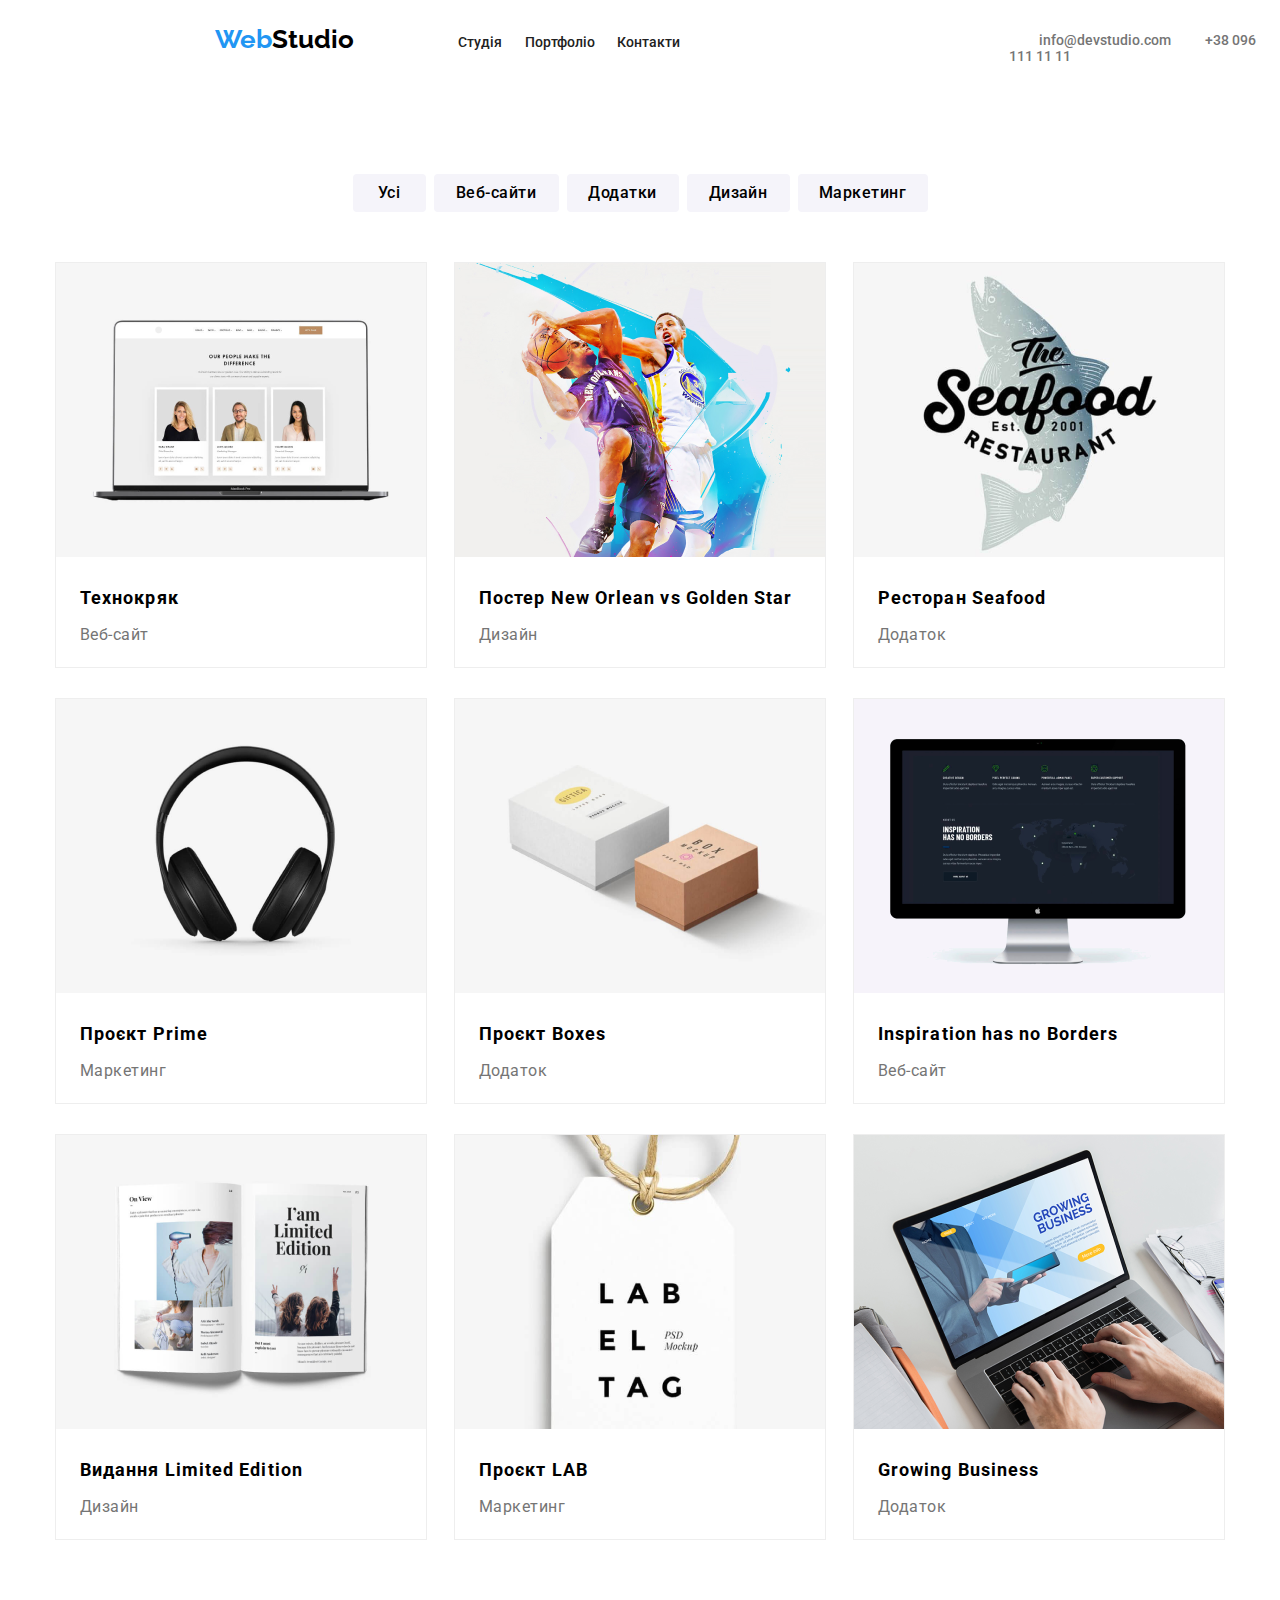
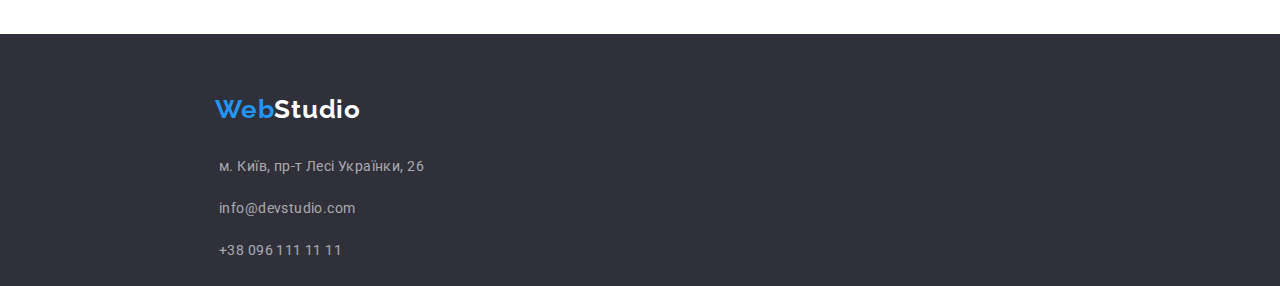
==== portfolio.html @ b2ec0c36 "Add files via upload" ====
<!DOCTYPE html>
<html lang="en">
<head>
    <meta charset="UTF-8">
    <meta name="viewport" content="width=device-width, initial-scale=1.0">
    <title>Document</title>
    <link rel="stylesheet" href="reset.css">
    <link rel="stylesheet" href="./css/portfolio.css">
    <link rel="preconnect" href="https://fonts.googleapis.com">
<link rel="preconnect" href="https://fonts.gstatic.com" crossorigin>
<link href="https://fonts.googleapis.com/css2?family=Raleway:ital,wght@0,100..900;1,100..900&family=Roboto:ital,wght@0,100;0,300;0,400;0,500;0,700;0,900;1,100;1,300;1,400;1,500;1,700;1,900&display=swap" rel="stylesheet">
</head>
<body>
    
    <header class="header">
        <div class="container">
            <a href="index.html" class="logo">
                <span class="logo-blue-text">Web</span><span class="logo-black-text">Studio</span>
            </a>
            <nav class="nav">
                <a class="nav-link" href="index.html">Студія</a>
                <a class="nav-link" href="portfolio.html">Портфоліо</a>
                <a class="nav-link" href="#">Контакти</a>
            </nav>
            <div class="contact-info">
                <a class="contact-info-email">info@devstudio.com</a>
                <a class="contact-info-phone">+38 096 111 11 11</a>
            </div>
        </div>
    </header>

        <section class="portfolio">
            <ul class="filters">
                <li class="filters-item">
                    <button class="item-button button-all">Усі</button>
                </li>
                <li class="filters-item">
                    <button class="item-button button-web">Веб-сайти</button>
                </li>
                <li class="filters-item">
                    <button class="item-button button-apps">Додатки</button>
                </li>
                <li class="filters-item">
                    <button class="item-button button-design">Дизайн</button>
                </li>
                <li class="filters-item">
                    <button class="item-button button-marketing">Маркетинг</button>
                </li>
            </ul>
            <ul class="portfolio-list">
                <li class="portfolio-project">
                    <img class="project-img" src="img/portfolio1.png">
                    <p class="project-name">Технокряк</p>
                    <p class="project-type">Веб-сайт</p>
                </li>
                <li class="portfolio-project">
                    <img class="project-img" src="img/portfolio2.png">
                    <p class="project-name">Постер New Orlean vs Golden Star</p>
                    <p class="project-type">Дизайн</p>
                </li>
                <li class="portfolio-project">
                    <img class="project-img" src="img/portfolio3.png">
                    <p class="project-name">Ресторан Seafood</p>
                    <p class="project-type">Додаток</p>
                </li>
                <li class="portfolio-project">
                    <img class="project-img" src="img/portfolio4.png">
                    <p class="project-name">Проєкт Prime</p>
                    <p class="project-type">Маркетинг</p>
                </li>
                <li class="portfolio-project">
                    <img class="project-img" src="img/portfolio5.png">
                    <p class="project-name">Проєкт Boxes</p>
                    <p class="project-type">Додаток</p>
                </li>
                <li class="portfolio-project">
                    <img class="project-img" src="img/portfolio6.png">
                    <p class="project-name">Inspiration has no Borders</p>
                    <p class="project-type">Веб-сайт</p>
                </li>
                <li class="portfolio-project">
                    <img class="project-img" src="img/portfolio7.png">
                    <p class="project-name">Видання Limited Edition</p>
                    <p class="project-type">Дизайн</p>
                </li>
                <li class="portfolio-project">
                    <img class="project-img" src="img/portfolio8.png">
                    <p class="project-name">Проєкт LAB</p>
                    <p class="project-type">Маркетинг</p>
                </li>
                <li class="portfolio-project">
                    <img class="project-img" src="img/portfolio9.png">
                    <p class="project-name">Growing Business</p>
                    <p class="project-type">Додаток</p>
                </li>
            </ul>
        </section>

        <footer class="footer">
            <h1 class="footer-logo">
                <span class="logo-blue-text">Web</span><span class="logo-white-text">Studio</span>
            </h1>
            <ul class="footer-contact">
                <li class="footer-contact-item">
                    <p class="footer-contact-text">м. Київ, пр-т Лесі Українки, 26</p>
                    <p class="footer-contact-text">info@devstudio.com</p>
                    <p class="footer-contact-text">+38 096 111 11 11</p>
                </li>
            </ul>
        </footer>
    <script src="./js/modal.js"></script>
</body>
</html>
---- css/portfolio.css ----
.container {
  width: 1600px;
  margin: 0 auto;
  padding: 0 0px;
  display: flex;
}

.header {
  display: flex;
  height: 80px;
}
.header .logo {
  text-decoration: none;
  margin-left: 215px;
  margin-top: 24px;
  font-family: "Raleway", sans-serif;
  font-size: 26px;
  font-weight: 700;
  line-height: 30.52px;
  color: black;
}
.header .logo .logo-blue-text {
  color: #2196F3;
}
.header .logo .logo-black-text {
  color: black;
}
.header .nav {
  display: flex;
  width: 281px;
  margin-top: 34px;
  margin-left: 93px;
  justify-content: space-around;
}
.header .nav .nav-link {
  font-family: "Roboto", sans-serif;
  font-size: 14px;
  font-weight: 500;
  line-height: 16.41px;
  text-decoration: none;
  color: #212121;
}
.header .nav .nav-link:hover {
  color: #2196F3;
}
.header .contact-info {
  padding-top: 32px;
  padding-left: 318px;
}
.header .contact-info .contact-info-email,
.header .contact-info .contact-info-phone {
  font-family: "Roboto", sans-serif;
  font-size: 14px;
  font-weight: 500;
  line-height: 16.41px;
  color: #757575;
  margin-left: 30px;
}
.header .contact-info .contact-info-email:hover,
.header .contact-info .contact-info-phone:hover {
  color: #2196F3;
}

.portfolio {
  width: 1170px;
  height: 1460px;
  margin-left: auto;
  margin-right: auto;
  margin-top: 94px;
}
.portfolio .filters {
  display: flex;
  flex-wrap: wrap;
  width: 575px;
  justify-content: space-between;
  list-style: none;
  margin-left: auto;
  margin-right: auto;
}
.portfolio .filters-item .item-button {
  height: 38px;
  border-radius: 4px;
  border: none;
  background: #F5F4FA;
  font-family: Roboto;
  font-size: 16px;
  font-weight: 500;
  line-height: 26px;
  letter-spacing: 0.03em;
  text-align: center;
  cursor: pointer;
}
.portfolio .filters-item .item-button:hover {
  background: #2196F3;
  color: white;
  box-shadow: 0px 2px 2px 0px rgba(0, 0, 0, 0.1215686275);
  box-shadow: 0px 1px 2px 0px rgba(0, 0, 0, 0.0784313725);
  box-shadow: 0px 3px 1px 0px rgba(0, 0, 0, 0.1019607843);
}
.portfolio .filters-item .button-all {
  width: 73px;
}
.portfolio .filters-item .button-web {
  width: 125px;
}
.portfolio .filters-item .button-apps {
  width: 112px;
}
.portfolio .filters-item .button-design {
  width: 103px;
}
.portfolio .filters-item .button-marketing {
  width: 130px;
}
.portfolio-list {
  margin-top: 50px;
  display: flex;
  flex-wrap: wrap;
  list-style: none;
  justify-content: space-between;
}
.portfolio-list .portfolio-project {
  height: 404px;
  border: 1px solid #EEEEEE;
  margin-bottom: 30px;
}
.portfolio-list .portfolio-project .project-name {
  margin-left: 24px;
  margin-top: 20px;
  font-family: Roboto;
  font-size: 18px;
  font-weight: 700;
  line-height: 36px;
  letter-spacing: 0.06em;
  text-align: left;
}
.portfolio-list .portfolio-project .project-type {
  margin-left: 24px;
  margin-top: 4px;
  font-family: Roboto;
  font-size: 16px;
  font-weight: 400;
  line-height: 30px;
  letter-spacing: 0.03em;
  text-align: left;
  color: #757575;
}

.footer {
  background-color: #2F303A;
  height: 252px;
}
.footer .footer-logo {
  padding-top: 60px;
  padding-left: 215px;
  font-family: "Raleway", sans-serif;
  font-size: 26px;
  font-weight: 700;
  line-height: 30.52px;
  letter-spacing: 0.03em;
  text-align: left;
}
.footer .footer-logo .logo-blue-text {
  color: #2196F3;
}
.footer .footer-logo .logo-white-text {
  color: white;
}
.footer .footer-contact {
  list-style: none;
  width: 231px;
  margin-left: 210px;
  margin-top: 20px;
}
.footer .footer-contact .footer-contact-item .footer-contact-text {
  padding: 9px;
  font-family: "Roboto", sans-serif;
  font-size: 14px;
  font-weight: 400;
  line-height: 24px;
  letter-spacing: 0.03em;
  color: rgba(255, 255, 255, 0.6);
}
.footer .footer-contact .footer-contact-item .footer-contact-text.address {
  color: white;
}/*# sourceMappingURL=portfolio.css.map */
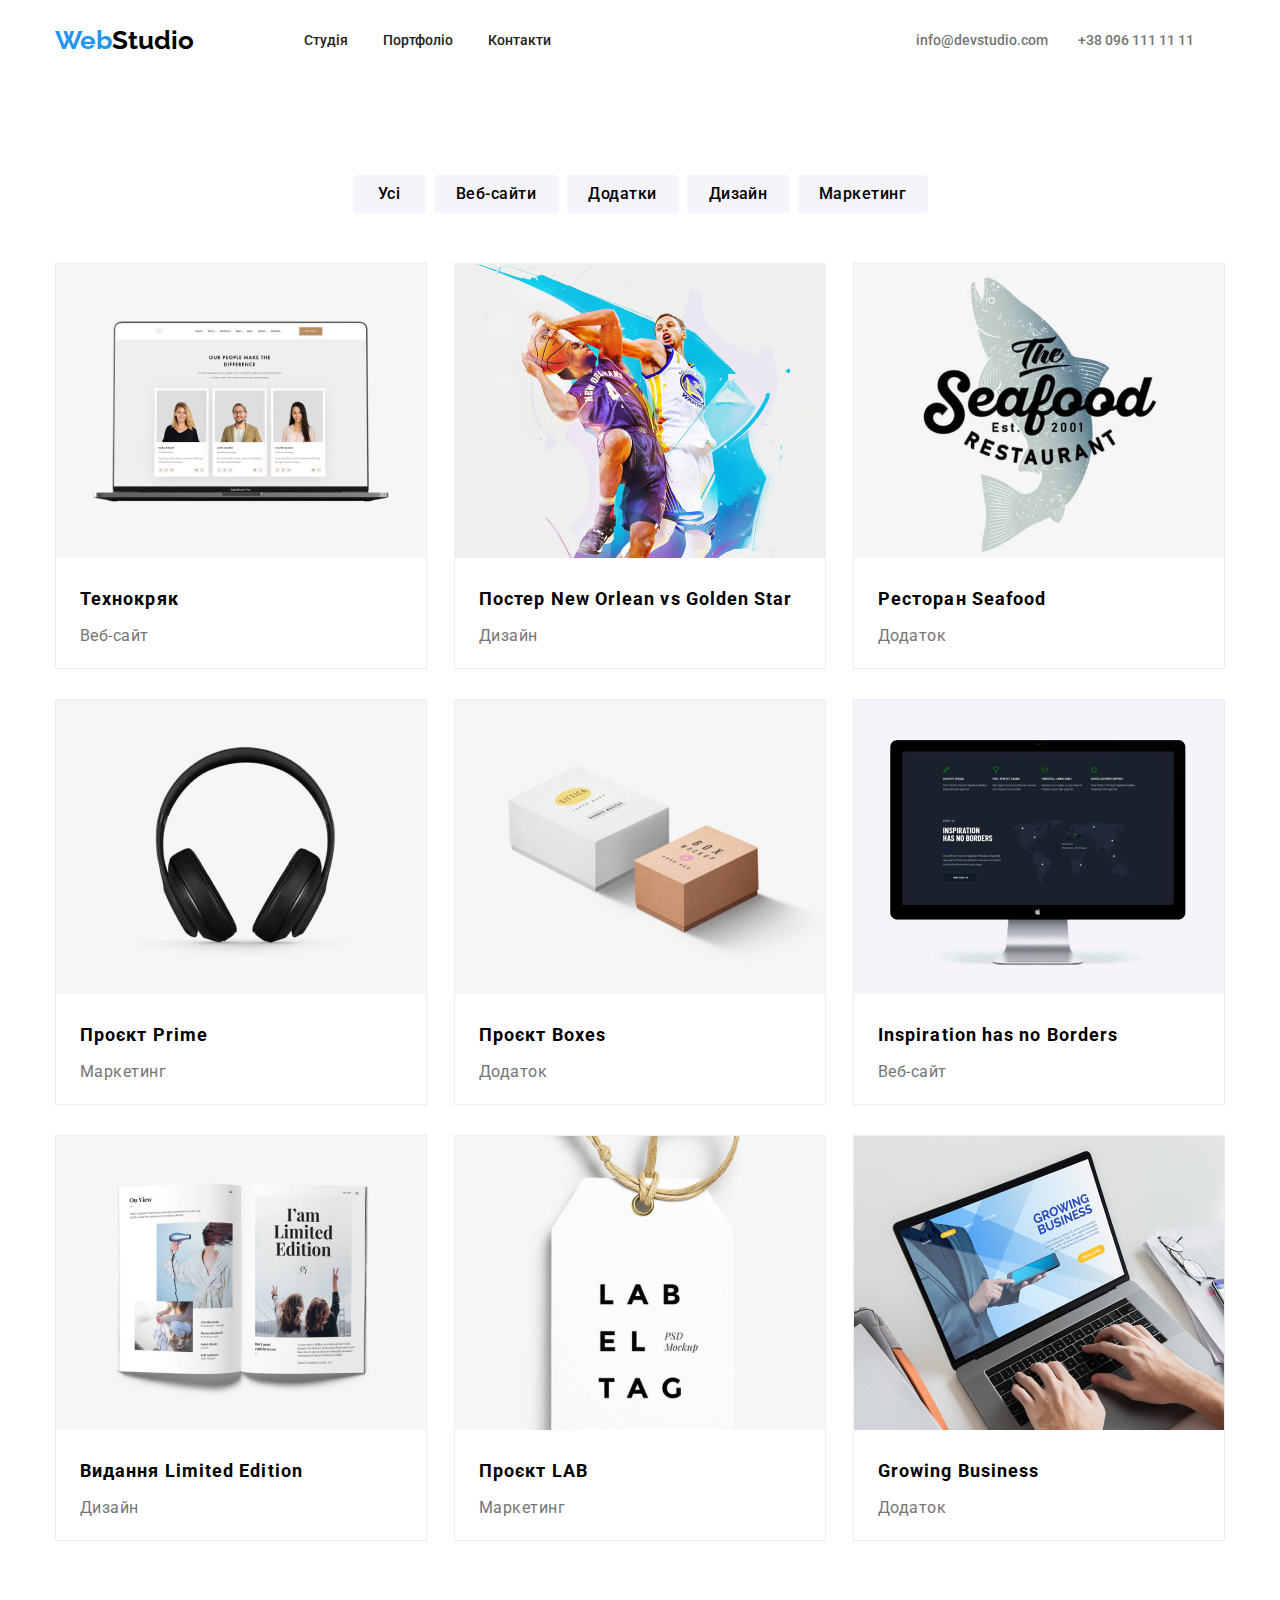
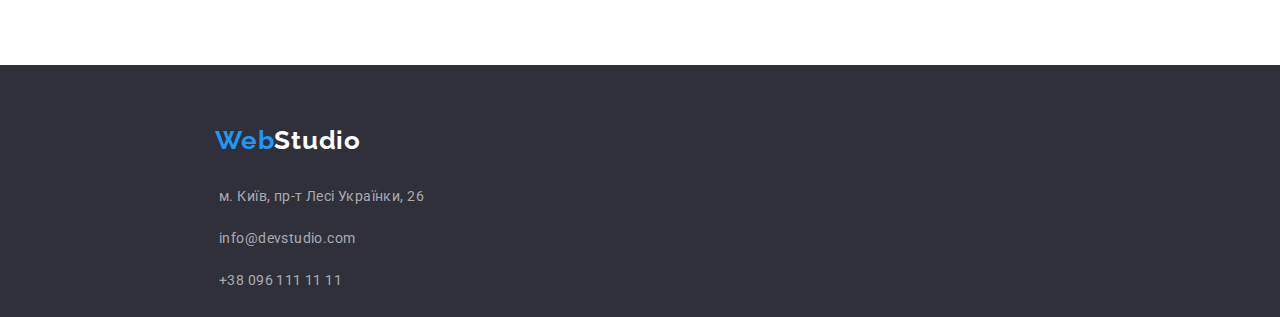
==== commit da99a02f: "fix" ====
--- a/portfolio.html
+++ b/portfolio.html
@@ -30,6 +30,7 @@
     </header>
 
         <section class="portfolio">
+            <div class="container">
             <ul class="filters">
                 <li class="filters-item">
                     <button class="item-button button-all">Усі</button>
@@ -94,6 +95,7 @@
                     <p class="project-type">Додаток</p>
                 </li>
             </ul>
+            </div>
         </section>
 
         <footer class="footer">
--- a/css/portfolio.css
+++ b/css/portfolio.css
@@ -1,18 +1,20 @@
+.header .container {
+  display: flex;
+}
+
 .container {
-  width: 1600px;
+  width: 1170px;
   margin: 0 auto;
-  padding: 0 0px;
-  display: flex;
+  padding: 0;
 }
 
 .header {
   display: flex;
-  height: 80px;
+  align-items: center;
+  padding: 25px 0;
 }
 .header .logo {
   text-decoration: none;
-  margin-left: 215px;
-  margin-top: 24px;
   font-family: "Raleway", sans-serif;
   font-size: 26px;
   font-weight: 700;
@@ -26,9 +28,9 @@
   color: black;
 }
 .header .nav {
+  align-items: center;
   display: flex;
   width: 281px;
-  margin-top: 34px;
   margin-left: 93px;
   justify-content: space-around;
 }
@@ -44,8 +46,9 @@
   color: #2196F3;
 }
 .header .contact-info {
-  padding-top: 32px;
-  padding-left: 318px;
+  margin-left: 318px;
+  display: flex;
+  align-items: center;
 }
 .header .contact-info .contact-info-email,
 .header .contact-info .contact-info-phone {
@@ -62,11 +65,8 @@
 }
 
 .portfolio {
-  width: 1170px;
-  height: 1460px;
-  margin-left: auto;
-  margin-right: auto;
-  margin-top: 94px;
+  padding-top: 94px;
+  padding-bottom: 94px;
 }
 .portfolio .filters {
   display: flex;
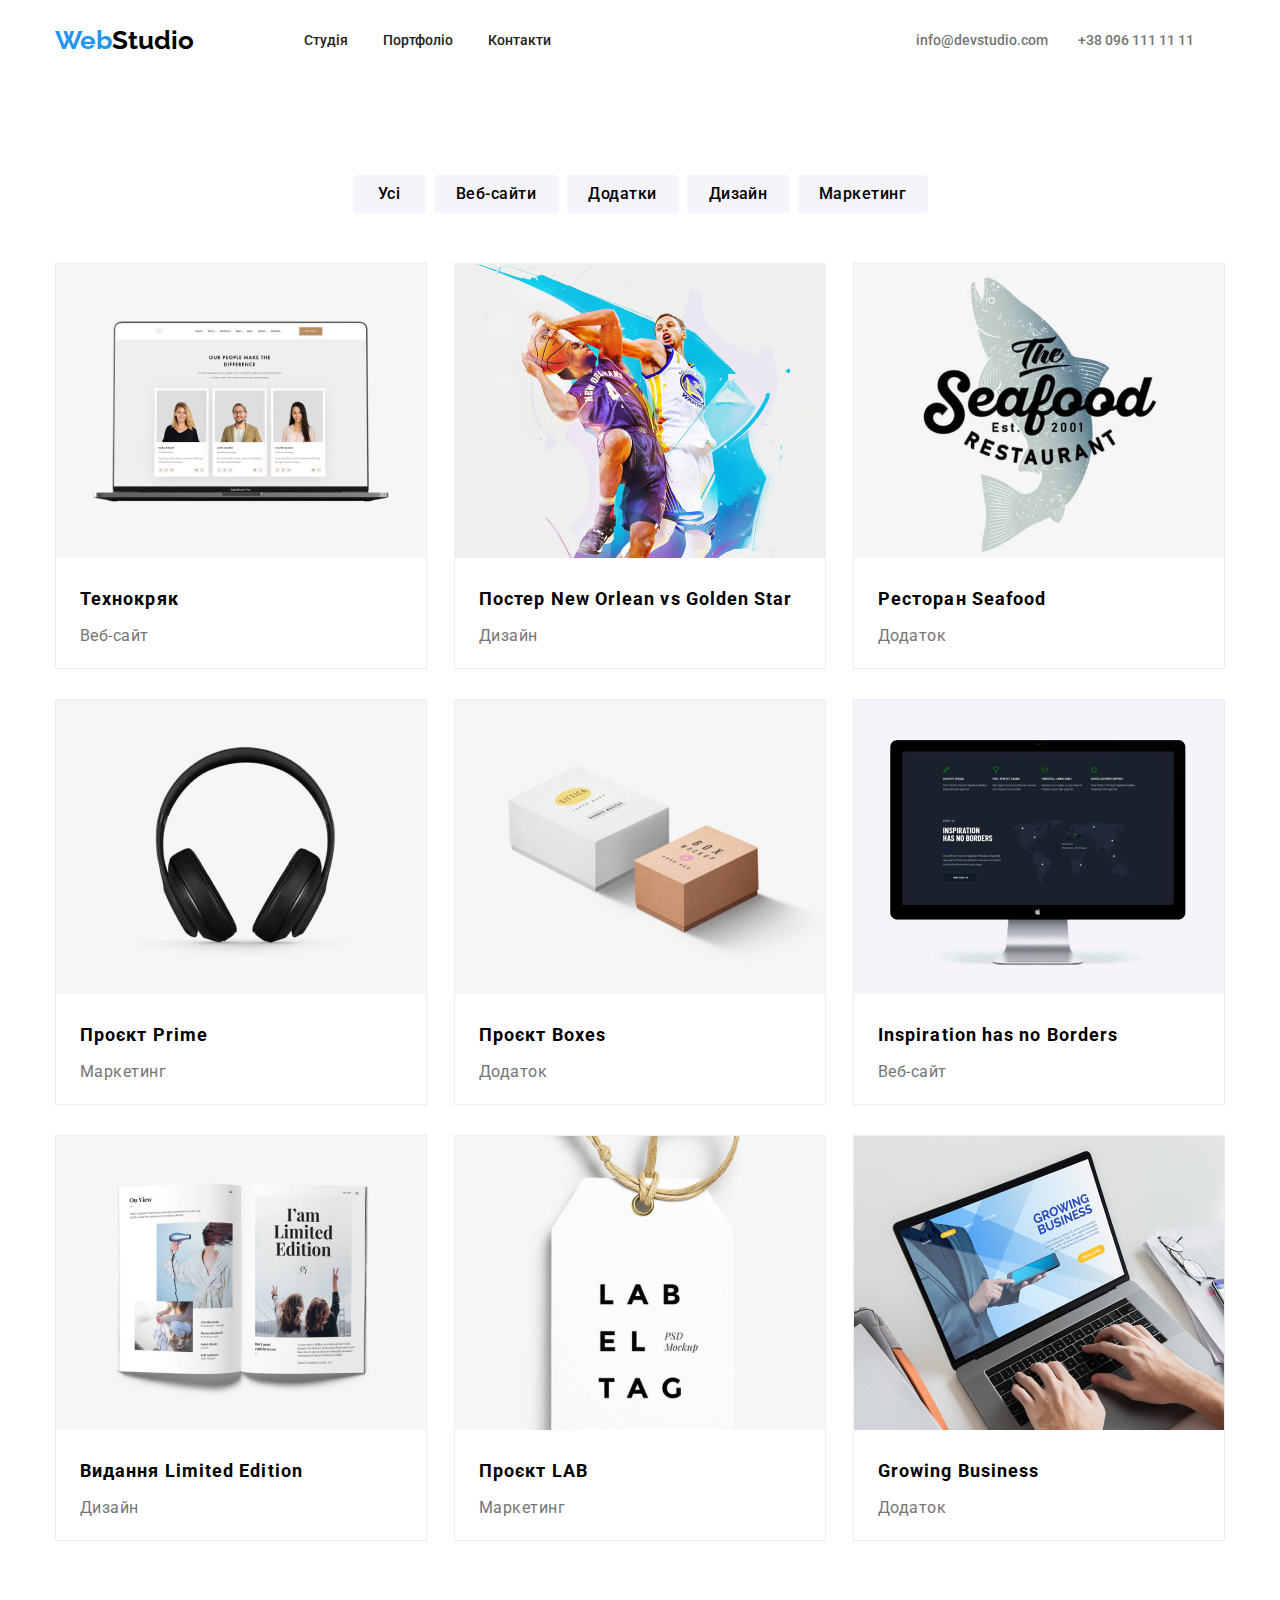
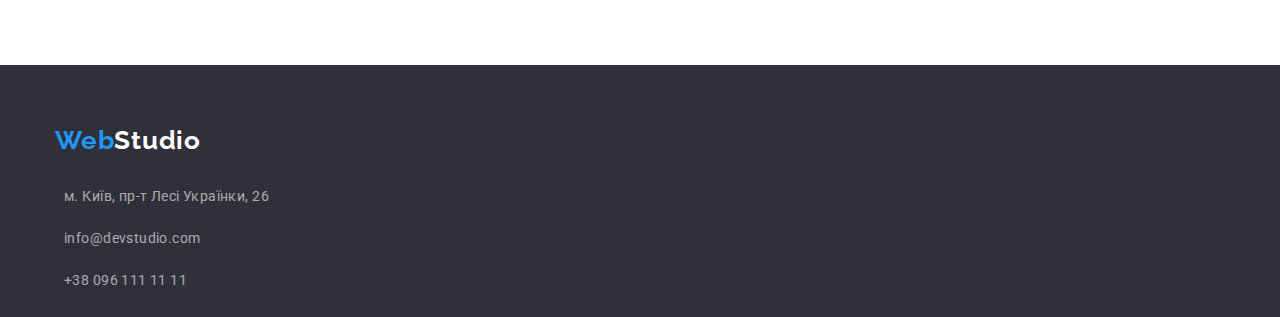
==== commit 1e4e0b55: "Add new sections, sort img/svg" ====
--- a/portfolio.html
+++ b/portfolio.html
@@ -50,47 +50,47 @@
             </ul>
             <ul class="portfolio-list">
                 <li class="portfolio-project">
-                    <img class="project-img" src="img/portfolio1.png">
+                    <img class="project-img" src="img/portfolio/portfolio1.png">
                     <p class="project-name">Технокряк</p>
                     <p class="project-type">Веб-сайт</p>
                 </li>
                 <li class="portfolio-project">
-                    <img class="project-img" src="img/portfolio2.png">
+                    <img class="project-img" src="img/portfolio/portfolio2.png">
                     <p class="project-name">Постер New Orlean vs Golden Star</p>
                     <p class="project-type">Дизайн</p>
                 </li>
                 <li class="portfolio-project">
-                    <img class="project-img" src="img/portfolio3.png">
+                    <img class="project-img" src="img/portfolio/portfolio3.png">
                     <p class="project-name">Ресторан Seafood</p>
                     <p class="project-type">Додаток</p>
                 </li>
                 <li class="portfolio-project">
-                    <img class="project-img" src="img/portfolio4.png">
+                    <img class="project-img" src="img/portfolio/portfolio4.png">
                     <p class="project-name">Проєкт Prime</p>
                     <p class="project-type">Маркетинг</p>
                 </li>
                 <li class="portfolio-project">
-                    <img class="project-img" src="img/portfolio5.png">
+                    <img class="project-img" src="img/portfolio/portfolio5.png">
                     <p class="project-name">Проєкт Boxes</p>
                     <p class="project-type">Додаток</p>
                 </li>
                 <li class="portfolio-project">
-                    <img class="project-img" src="img/portfolio6.png">
+                    <img class="project-img" src="img/portfolio/portfolio6.png">
                     <p class="project-name">Inspiration has no Borders</p>
                     <p class="project-type">Веб-сайт</p>
                 </li>
                 <li class="portfolio-project">
-                    <img class="project-img" src="img/portfolio7.png">
+                    <img class="project-img" src="img/portfolio/portfolio7.png">
                     <p class="project-name">Видання Limited Edition</p>
                     <p class="project-type">Дизайн</p>
                 </li>
                 <li class="portfolio-project">
-                    <img class="project-img" src="img/portfolio8.png">
+                    <img class="project-img" src="img/portfolio/portfolio8.png">
                     <p class="project-name">Проєкт LAB</p>
                     <p class="project-type">Маркетинг</p>
                 </li>
                 <li class="portfolio-project">
-                    <img class="project-img" src="img/portfolio9.png">
+                    <img class="project-img" src="img/portfolio/portfolio9.png">
                     <p class="project-name">Growing Business</p>
                     <p class="project-type">Додаток</p>
                 </li>
@@ -99,6 +99,7 @@
         </section>
 
         <footer class="footer">
+            <div class="container">
             <h1 class="footer-logo">
                 <span class="logo-blue-text">Web</span><span class="logo-white-text">Studio</span>
             </h1>
@@ -109,6 +110,7 @@
                     <p class="footer-contact-text">+38 096 111 11 11</p>
                 </li>
             </ul>
+            </div>
         </footer>
     <script src="./js/modal.js"></script>
 </body>
--- a/css/portfolio.css
+++ b/css/portfolio.css
@@ -152,7 +152,6 @@
 }
 .footer .footer-logo {
   padding-top: 60px;
-  padding-left: 215px;
   font-family: "Raleway", sans-serif;
   font-size: 26px;
   font-weight: 700;
@@ -169,7 +168,6 @@
 .footer .footer-contact {
   list-style: none;
   width: 231px;
-  margin-left: 210px;
   margin-top: 20px;
 }
 .footer .footer-contact .footer-contact-item .footer-contact-text {
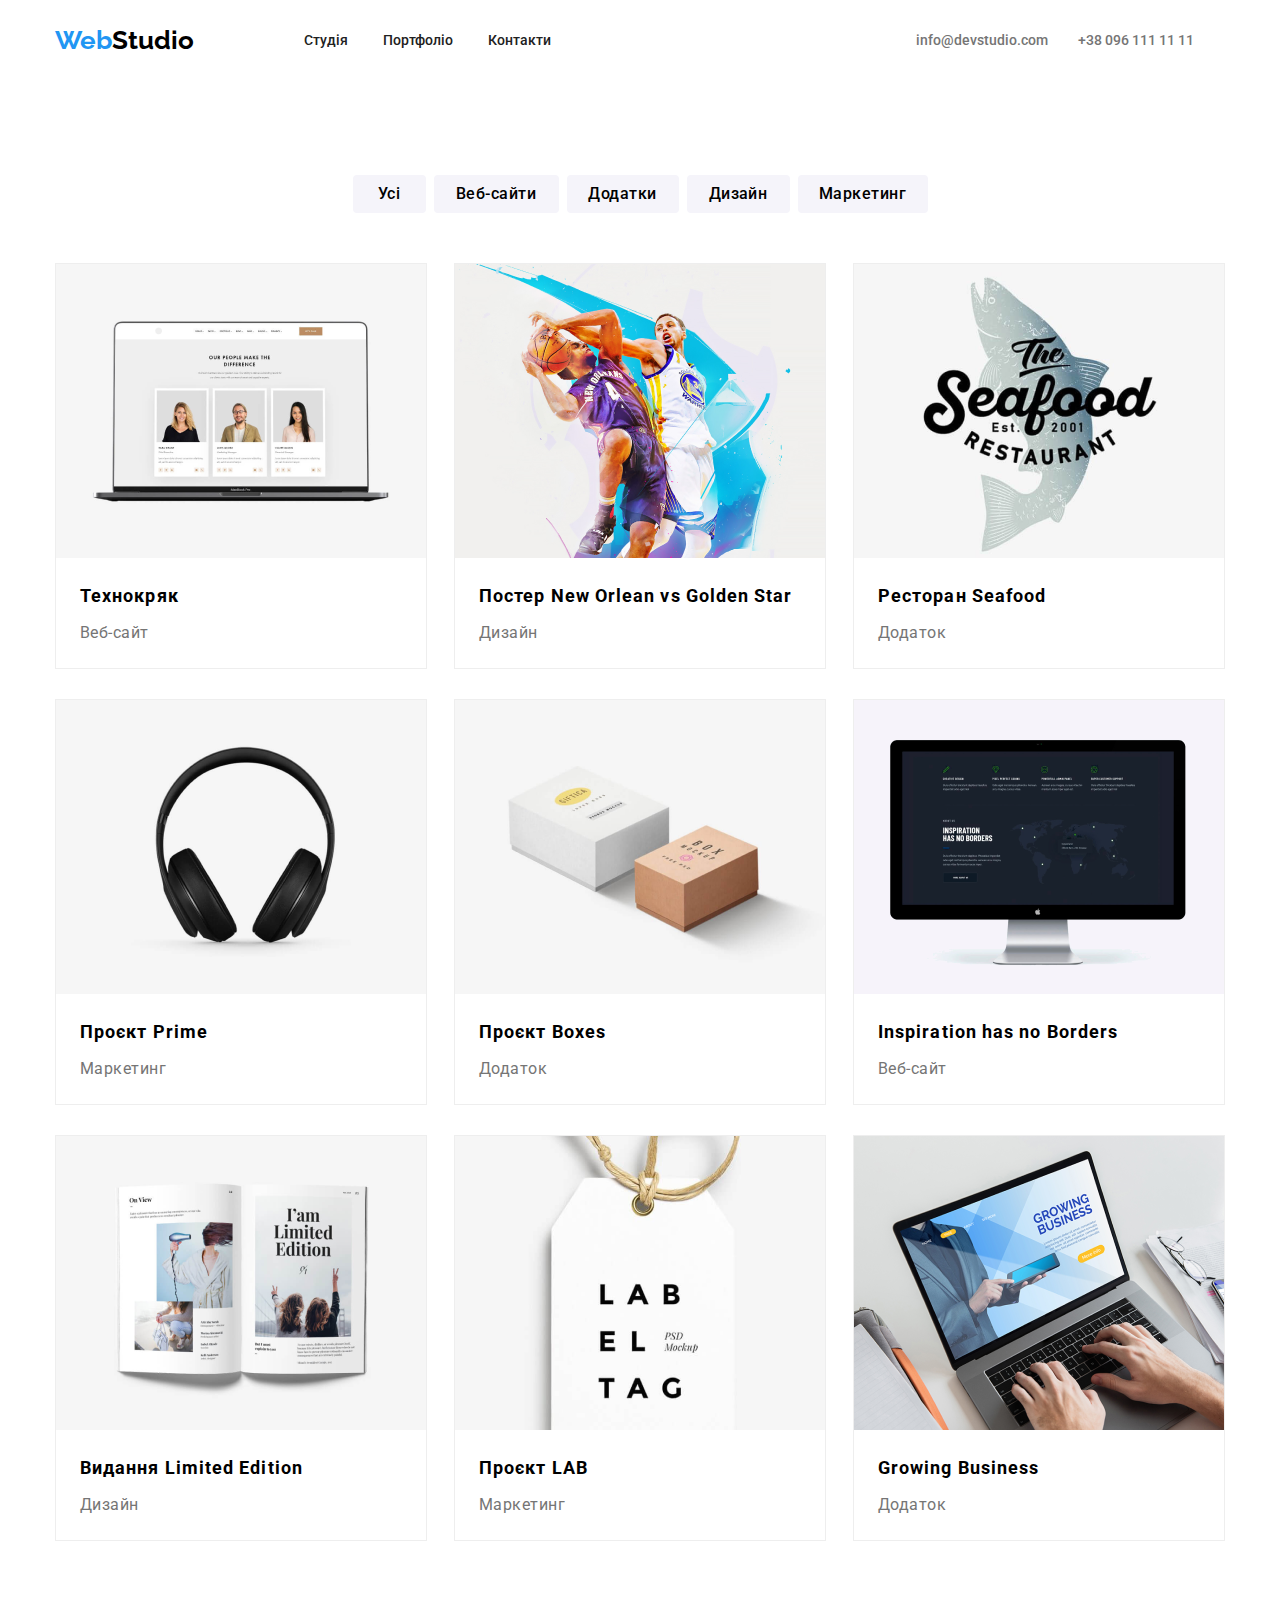
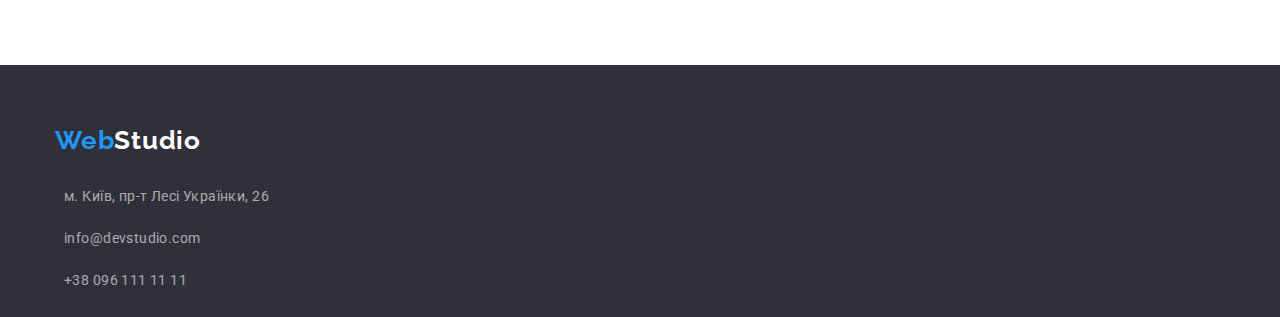
==== commit c30ef598: "Added animations" ====
--- a/portfolio.html
+++ b/portfolio.html
@@ -50,9 +50,14 @@
             </ul>
             <ul class="portfolio-list">
                 <li class="portfolio-project">
-                    <img class="project-img" src="img/portfolio/portfolio1.png">
+                    <div class="project-wrapper">
+                        <img class="project-img" src="img/portfolio/portfolio1.png">
+                        <div class="project-overlay">
+                            <p class="overlay-text">Ресурс пропонує комплексні пропозиції з різним рівнем функціоналу та сервісів. Все це дозволить відвідувачу отримати вичерпні відомості про компанію чи приватну особу.</p>
+                        </div>
+                    </div>
                     <p class="project-name">Технокряк</p>
-                    <p class="project-type">Веб-сайт</p>
+                    <p class="project-type">Веб-сайт</p> 
                 </li>
                 <li class="portfolio-project">
                     <img class="project-img" src="img/portfolio/portfolio2.png">
--- a/css/portfolio.css
+++ b/css/portfolio.css
@@ -41,9 +41,27 @@
   line-height: 16.41px;
   text-decoration: none;
   color: #212121;
-}
-.header .nav .nav-link:hover {
-  color: #2196F3;
+  position: relative;
+}
+.header .nav a::before {
+  content: "";
+  width: 100%;
+  height: 4px;
+  position: absolute;
+  left: 0;
+  bottom: -28px;
+  background: #fff;
+  transition: 0.1s transform ease;
+  transform: scale3d(0, 1, 1);
+  transform-origin: 0 50%;
+  border-radius: 4px;
+}
+.header .nav a:hover::before {
+  transform: scale3d(1, 1, 1);
+}
+.header .nav a::before {
+  transform-origin: 50% 50%;
+  background: #2196F3;
 }
 .header .contact-info {
   margin-left: 318px;
@@ -145,6 +163,43 @@
   text-align: left;
   color: #757575;
 }
+.portfolio-list .portfolio-project .overlay-text {
+  font-family: Roboto;
+  font-size: 18px;
+  font-weight: 400;
+  line-height: 28px;
+  letter-spacing: 0.03em;
+  text-align: left;
+  color: #FFFFFF;
+  padding-top: 63px;
+  padding-left: 24px;
+}
+
+.project-wrapper {
+  position: relative;
+  display: block;
+  overflow: hidden;
+}
+
+.project-overlay {
+  position: absolute;
+  width: 100%;
+  height: 100%;
+  top: 0;
+  background-color: rgba(33, 150, 243, 0.9);
+  transform: translateY(101%);
+  justify-content: center;
+  align-items: center;
+  transition: transform 250ms ease;
+}
+
+.portfolio-project:hover .project-overlay {
+  transform: translateY(0);
+}
+
+.project-img {
+  display: block;
+}
 
 .footer {
   background-color: #2F303A;
@@ -181,4 +236,4 @@
 }
 .footer .footer-contact .footer-contact-item .footer-contact-text.address {
   color: white;
-}/*# sourceMappingURL=portfolio.css.map */+}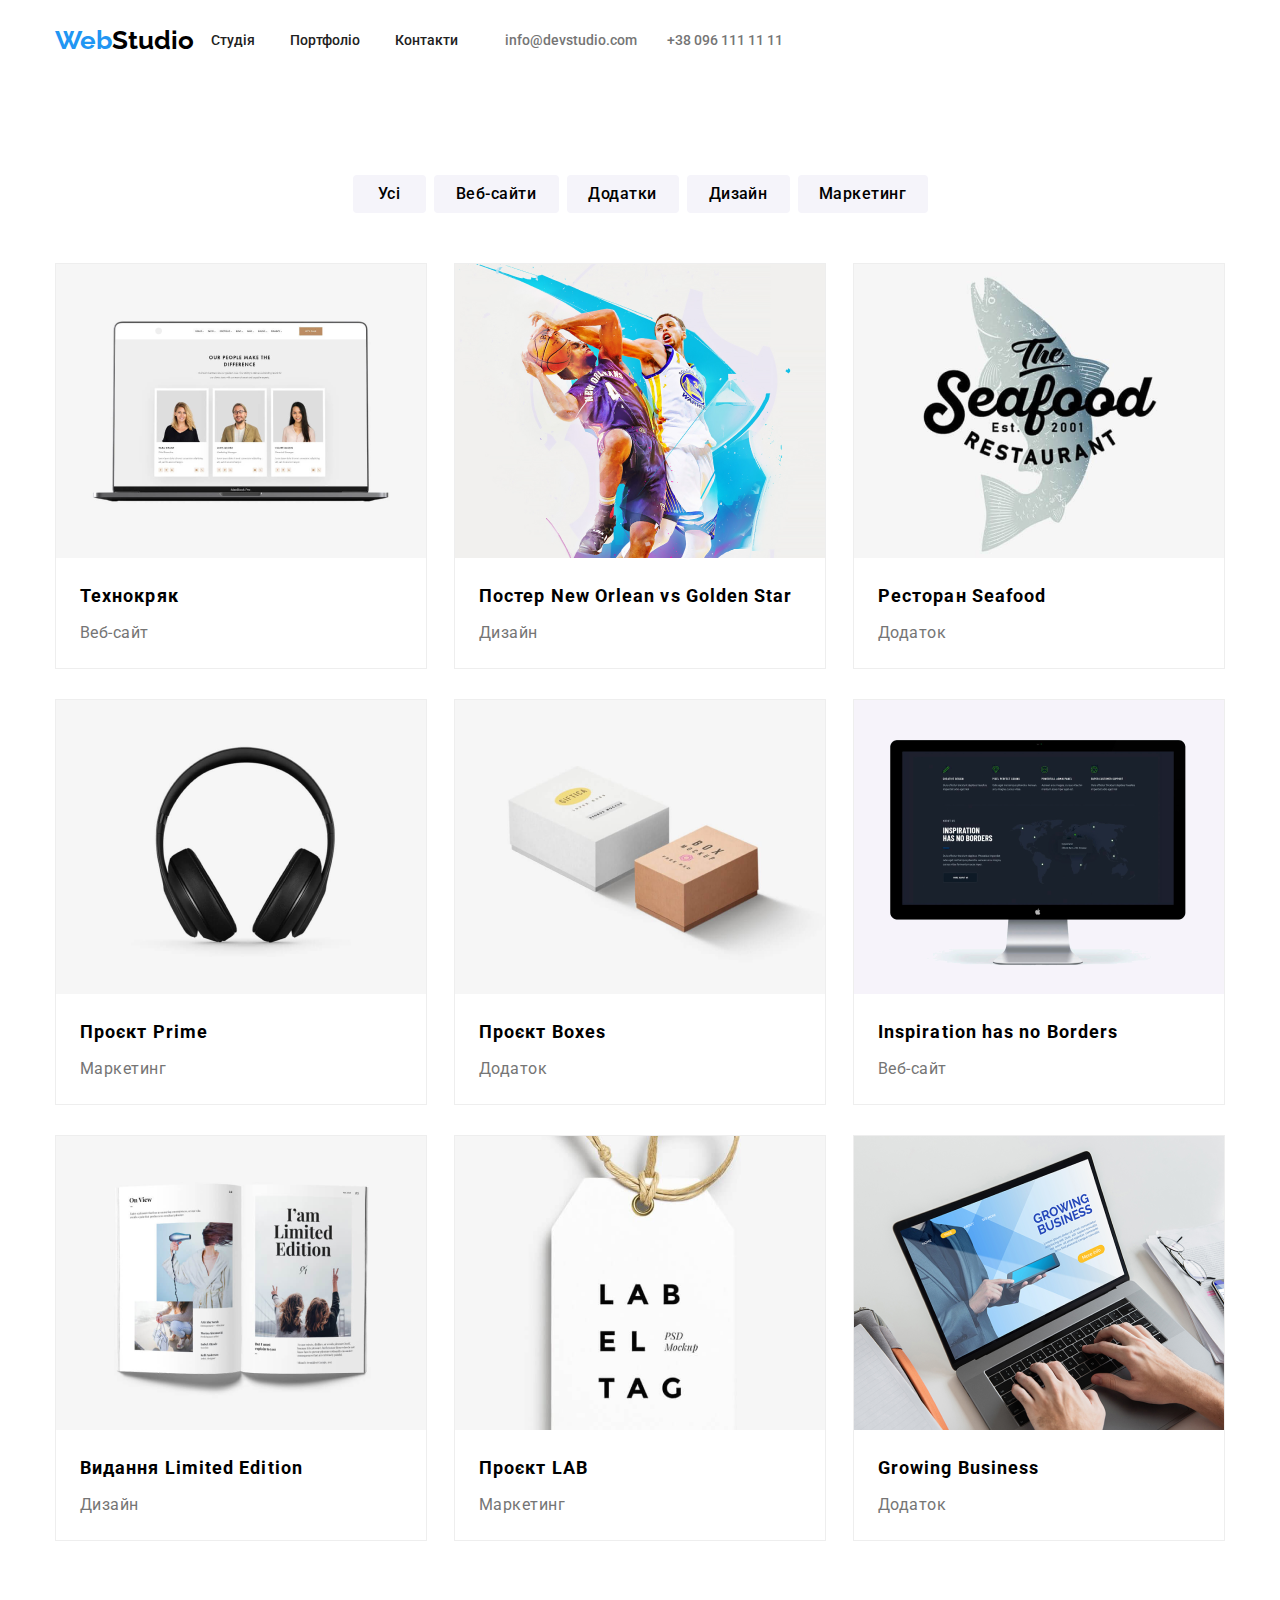
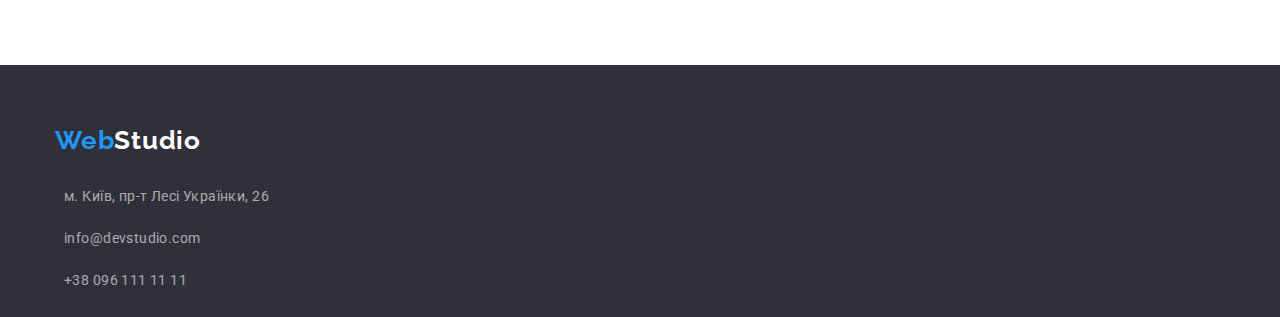
==== commit ed80ef76: "adaptive" ====
--- a/portfolio.html
+++ b/portfolio.html
@@ -1,17 +1,21 @@
 <!DOCTYPE html>
 <html lang="en">
+
 <head>
     <meta charset="UTF-8">
     <meta name="viewport" content="width=device-width, initial-scale=1.0">
     <title>Document</title>
     <link rel="stylesheet" href="reset.css">
-    <link rel="stylesheet" href="./css/portfolio.css">
+    <link rel="stylesheet" href="./css/main.css">
     <link rel="preconnect" href="https://fonts.googleapis.com">
-<link rel="preconnect" href="https://fonts.gstatic.com" crossorigin>
-<link href="https://fonts.googleapis.com/css2?family=Raleway:ital,wght@0,100..900;1,100..900&family=Roboto:ital,wght@0,100;0,300;0,400;0,500;0,700;0,900;1,100;1,300;1,400;1,500;1,700;1,900&display=swap" rel="stylesheet">
+    <link rel="preconnect" href="https://fonts.gstatic.com" crossorigin>
+    <link
+        href="https://fonts.googleapis.com/css2?family=Raleway:ital,wght@0,100..900;1,100..900&family=Roboto:ital,wght@0,100;0,300;0,400;0,500;0,700;0,900;1,100;1,300;1,400;1,500;1,700;1,900&display=swap"
+        rel="stylesheet">
 </head>
+
 <body>
-    
+
     <header class="header">
         <div class="container">
             <a href="index.html" class="logo">
@@ -29,8 +33,8 @@
         </div>
     </header>
 
-        <section class="portfolio">
-            <div class="container">
+    <section class="portfolio">
+        <div class="container">
             <ul class="filters">
                 <li class="filters-item">
                     <button class="item-button button-all">Усі</button>
@@ -53,11 +57,13 @@
                     <div class="project-wrapper">
                         <img class="project-img" src="img/portfolio/portfolio1.png">
                         <div class="project-overlay">
-                            <p class="overlay-text">Ресурс пропонує комплексні пропозиції з різним рівнем функціоналу та сервісів. Все це дозволить відвідувачу отримати вичерпні відомості про компанію чи приватну особу.</p>
+                            <p class="overlay-text">Ресурс пропонує комплексні пропозиції з різним рівнем функціоналу та
+                                сервісів. Все це дозволить відвідувачу отримати вичерпні відомості про компанію чи
+                                приватну особу.</p>
                         </div>
                     </div>
                     <p class="project-name">Технокряк</p>
-                    <p class="project-type">Веб-сайт</p> 
+                    <p class="project-type">Веб-сайт</p>
                 </li>
                 <li class="portfolio-project">
                     <img class="project-img" src="img/portfolio/portfolio2.png">
@@ -100,11 +106,11 @@
                     <p class="project-type">Додаток</p>
                 </li>
             </ul>
-            </div>
-        </section>
+        </div>
+    </section>
 
-        <footer class="footer">
-            <div class="container">
+    <footer class="footer">
+        <div class="container">
             <h1 class="footer-logo">
                 <span class="logo-blue-text">Web</span><span class="logo-white-text">Studio</span>
             </h1>
@@ -115,8 +121,9 @@
                     <p class="footer-contact-text">+38 096 111 11 11</p>
                 </li>
             </ul>
-            </div>
-        </footer>
+        </div>
+    </footer>
     <script src="./js/modal.js"></script>
 </body>
+
 </html>--- a/css/main.css
+++ b/css/main.css
@@ -0,0 +1,735 @@
+.header .container {
+  display: flex;
+}
+
+.container {
+  width: 1170px;
+  margin: 0 auto;
+  padding: 0;
+}
+
+.header {
+  display: flex;
+  align-items: center;
+  padding: 25px 0;
+  justify-content: space-between;
+}
+.header .logo {
+  text-decoration: none;
+  font-family: "Raleway", sans-serif;
+  font-size: 26px;
+  font-weight: 700;
+  line-height: 30.52px;
+  color: black;
+}
+.header .logo .logo-blue-text {
+  color: #2196F3;
+}
+.header .logo .logo-black-text {
+  color: black;
+}
+.header .nav {
+  align-items: center;
+  display: flex;
+  width: 281px;
+  justify-content: space-around;
+}
+.header .nav .nav-link {
+  font-family: "Roboto", sans-serif;
+  font-size: 14px;
+  font-weight: 500;
+  line-height: 16.41px;
+  text-decoration: none;
+  color: #212121;
+  position: relative;
+  transition: all 0.25s cubic-bezier(0.4, 0, 0.2, 1);
+}
+.header .nav .nav-link:hover {
+  color: #2196F3;
+  transition: all 0.25s cubic-bezier(0.4, 0, 0.2, 1);
+}
+.header .nav a::before {
+  content: "";
+  width: 100%;
+  height: 4px;
+  position: absolute;
+  left: 0;
+  bottom: -28px;
+  background: #fff;
+  transition: 0.25s transform ease;
+  transform: scale3d(0, 1, 1);
+  transform-origin: 0 50%;
+  border-radius: 4px;
+}
+.header .nav a:hover::before {
+  transform: scale3d(1, 1, 1);
+}
+.header .nav a::before {
+  transform-origin: 50% 50%;
+  background: #2196F3;
+}
+.header .contact-info {
+  display: flex;
+  align-items: center;
+}
+.header .contact-info .contact-info-email,
+.header .contact-info .contact-info-phone {
+  cursor: pointer;
+  font-family: "Roboto", sans-serif;
+  font-size: 14px;
+  font-weight: 500;
+  line-height: 16.41px;
+  color: #757575;
+  margin-left: 30px;
+  transition: all 0.25s cubic-bezier(0.4, 0, 0.2, 1);
+}
+.header .contact-info .contact-info-email:hover,
+.header .contact-info .contact-info-phone:hover {
+  transition: all 0.25s cubic-bezier(0.4, 0, 0.2, 1);
+  color: #2196F3;
+}
+
+.footer {
+  background-color: #2F303A;
+  height: 252px;
+}
+.footer .footer-logo {
+  padding-top: 60px;
+  font-family: "Raleway", sans-serif;
+  font-size: 26px;
+  font-weight: 700;
+  line-height: 30.52px;
+  letter-spacing: 0.03em;
+  text-align: left;
+}
+.footer .footer-logo .logo-blue-text {
+  color: #2196F3;
+}
+.footer .footer-logo .logo-white-text {
+  color: white;
+}
+.footer .footer-contact {
+  list-style: none;
+  width: 231px;
+  margin-top: 20px;
+}
+.footer .footer-contact .footer-contact-item .footer-contact-text {
+  padding: 9px;
+  font-family: "Roboto", sans-serif;
+  font-size: 14px;
+  font-weight: 400;
+  line-height: 24px;
+  letter-spacing: 0.03em;
+  color: rgba(255, 255, 255, 0.6);
+}
+.footer .footer-contact .footer-contact-item .footer-contact-text.address {
+  color: white;
+}
+
+.hero {
+  background-image: url(../img/studio/HeroBG.png);
+  width: 100%;
+  padding: 200px 0;
+}
+.hero .hero-title {
+  width: 696px;
+  height: 120px;
+  margin: 0 auto;
+  font-family: "Roboto", sans-serif;
+  font-size: 44px;
+  font-weight: 900;
+  line-height: 60px;
+  letter-spacing: 0.06em;
+  text-align: center;
+  color: #FFFFFF;
+}
+.hero .hero-button {
+  display: flex;
+  width: 216px;
+  height: 50px;
+  margin: 30px auto 0;
+  border-radius: 4px;
+  background: #2196F3;
+  box-shadow: 0 4px 4px rgba(0, 0, 0, 0.15);
+  border: none;
+  font-family: "Roboto", sans-serif;
+  font-size: 16px;
+  font-weight: 700;
+  line-height: 30px;
+  letter-spacing: 0.06em;
+  color: #FFFFFF;
+  cursor: pointer;
+  justify-content: center;
+  align-items: center;
+}
+
+.features .features-list {
+  display: flex;
+  flex-wrap: wrap;
+  width: 100%;
+  list-style: none;
+  justify-content: space-between;
+  padding-top: 94px;
+  margin: 0 auto;
+}
+.features .features-list .features-item {
+  width: 270px;
+}
+.features .features-list .features-item .item-div {
+  display: flex;
+  justify-content: center;
+  align-items: center;
+  width: 270px;
+  background: #F5F4FA;
+  height: 120px;
+  margin-bottom: 30px;
+  border-radius: 4px;
+}
+.features .features-list .features-item .item-svg {
+  width: 70px;
+  height: 70px;
+}
+.features .features-list .features-item .features-item-title {
+  font-family: "Roboto", sans-serif;
+  font-size: 14px;
+  font-weight: 700;
+  line-height: 16.41px;
+  letter-spacing: 0.03em;
+  text-align: left;
+  color: #212121;
+  margin-top: 30px;
+}
+.features .features-list .features-item .features-item-text {
+  font-family: "Roboto", sans-serif;
+  font-size: 14px;
+  font-weight: 400;
+  line-height: 24px;
+  letter-spacing: 0.03em;
+  text-align: left;
+  color: #757575;
+  margin-top: 10px;
+}
+
+.team {
+  background: #F5F4FA;
+  padding-bottom: 94px;
+}
+.team .team-title {
+  padding-top: 94px;
+  font-family: "Roboto", sans-serif;
+  font-size: 36px;
+  font-weight: 700;
+  line-height: 42.19px;
+  letter-spacing: 0.03em;
+  text-align: center;
+}
+.team .team-list {
+  margin-top: 50px;
+  display: flex;
+  flex-wrap: wrap;
+  width: 1170px;
+  height: 428px;
+  list-style: none;
+  justify-content: space-between;
+}
+.team .team-list .team-member {
+  background-color: #FFFFFF;
+  width: 270px;
+  box-shadow: 0px 2px 1px 0px rgba(0, 0, 0, 0.2);
+  box-shadow: 0px 1px 1px 0px rgba(0, 0, 0, 0.1411764706);
+  box-shadow: 0px 1px 3px 0px rgba(0, 0, 0, 0.1215686275);
+}
+.team .team-list .team-member .team-member-img {
+  width: 270px;
+  height: 260px;
+}
+.team .team-list .team-member .team-member-name {
+  padding-top: 30px;
+  font-family: "Roboto", sans-serif;
+  font-size: 16px;
+  font-weight: 500;
+  line-height: 18.75px;
+  letter-spacing: 0.03em;
+  text-align: center;
+}
+.team .team-list .team-member .team-member-role {
+  padding-top: 10px;
+  font-family: "Roboto", sans-serif;
+  font-size: 16px;
+  font-weight: 400;
+  line-height: 18.75px;
+  letter-spacing: 0.03em;
+  text-align: center;
+  color: #757575;
+}
+.team .team-list .team-member .team-links {
+  display: flex;
+  width: 206px;
+  height: 44px;
+  justify-content: space-between;
+  align-items: center;
+  justify-content: center;
+}
+.team .team-list .team-member .team-link {
+  cursor: pointer;
+  fill: #AFB1B8;
+  height: 44px;
+  width: 44px;
+  transition: all 0.25s cubic-bezier(0.4, 0, 0.2, 1);
+}
+.team .team-list .team-member .team-link:hover {
+  transition: all 0.25s cubic-bezier(0.4, 0, 0.2, 1);
+  fill: #FFFFFF;
+}
+.team .team-list .team-member .team-link-wrapper {
+  transition: all 0.25s cubic-bezier(0.4, 0, 0.2, 1);
+  border-radius: 50%;
+}
+.team .team-list .team-member .team-link-wrapper:hover {
+  transition: all 0.25s cubic-bezier(0.4, 0, 0.2, 1);
+  background-color: #2196F3;
+}
+
+.clients-text {
+  font-family: Roboto;
+  font-size: 36px;
+  font-weight: 700;
+  line-height: 42.19px;
+  letter-spacing: 0.03em;
+  text-align: center;
+  padding-top: 94px;
+}
+.clients-list {
+  list-style: none;
+  margin-top: 50px;
+  display: flex;
+  justify-content: space-between;
+}
+.clients-item {
+  border-radius: 4px;
+  width: 170px;
+  height: 92px;
+  border: 1px solid #AFB1B8;
+  margin-bottom: 94px;
+  transition: all 0.25s cubic-bezier(0.4, 0, 0.2, 1);
+}
+.clients-item:hover {
+  transition: all 0.25s cubic-bezier(0.4, 0, 0.2, 1);
+  border: 1px solid #2196F3;
+}
+.clients-item:hover .clients-svg {
+  transition: all 0.25s cubic-bezier(0.4, 0, 0.2, 1);
+  fill: #2196F3;
+}
+.clients-svg {
+  transition: all 0.25s cubic-bezier(0.4, 0, 0.2, 1);
+  fill: #AFB1B8;
+  width: 170px;
+  height: 90px;
+}
+
+.backdrop {
+  position: fixed;
+  top: 0;
+  left: 0;
+  width: 100%;
+  height: 100%;
+  background-color: rgba(0, 0, 0, 0.5);
+  opacity: 1;
+}
+
+.backdrop.is-hidden {
+  opacity: 0;
+  pointer-events: none;
+}
+
+.no-scroll {
+  overflow: hidden;
+}
+
+.modal {
+  border-radius: 4px;
+  position: absolute;
+  top: 50%;
+  left: 50%;
+  min-width: 528px;
+  min-height: 581px;
+  padding: 15px;
+  background-color: white;
+  transform: translate(-50%, -50%);
+  box-shadow: 0px 2px 1px 0px rgba(0, 0, 0, 0.2);
+  box-shadow: 0px 1px 1px 0px rgba(0, 0, 0, 0.14);
+  box-shadow: 0px 1px 3px 0px rgba(0, 0, 0, 0.12);
+}
+
+.btn-open {
+  border: solid black 2px;
+  border-radius: 20px;
+  box-shadow: 0px 0px 5px 5px rgb(0, 0, 0);
+  background-color: black;
+  width: 300px;
+  height: 100px;
+  cursor: pointer;
+  font-size: 30px;
+  font-weight: 700;
+  position: absolute;
+  top: 42%;
+  left: 40%;
+  color: white;
+}
+
+.btn {
+  margin-left: 490px;
+  border: none;
+  background: none;
+  border-radius: 5px;
+  width: 30px;
+  height: 30px;
+  cursor: pointer;
+  font-size: 15px;
+}
+
+.modal-form-title {
+  font-family: "Roboto", sans-serif;
+  font-weight: 700;
+  font-size: 20px;
+  margin-top: 2px;
+  margin-left: 13%;
+  width: 448px;
+}
+
+.modal-form-inputs {
+  width: 448px;
+  height: 342px;
+  margin-top: 12px;
+  margin-left: 40px;
+}
+
+.modal-form-label {
+  display: block;
+  margin-bottom: 0;
+}
+.modal-form-label-name, .modal-form-label-telephone, .modal-form-label-mail, .modal-form-label-comment {
+  font-family: "Roboto", sans-serif;
+  font-weight: 400;
+  font-size: 12px;
+  color: #757575;
+}
+.modal-form-label-input-name, .modal-form-label-input-telephone, .modal-form-label-input-mail, .modal-form-label-input-comment {
+  border-radius: 4px;
+  border: solid 1px rgba(33, 33, 33, 0.2);
+  width: 100%;
+  height: 40px;
+  margin-top: 4px;
+}
+.modal-form-label-input-comment {
+  height: 120px;
+}
+.modal-form-label:not(:first-of-type) {
+  margin-top: 10px;
+}
+
+.modal-form-label-wrapper {
+  position: relative;
+  display: flex;
+  align-items: center;
+  width: 448px;
+}
+.modal-form-label-wrapper .modal-label-img {
+  position: absolute;
+  padding-left: 15px;
+  padding-top: 5px;
+}
+.modal-form-label-wrapper input {
+  padding-left: 35px;
+}
+
+.modal-checkbox {
+  margin-top: 20px;
+  margin-left: 65px;
+  display: flex;
+  width: 425px;
+}
+.modal-checkbox-check {
+  width: 16px;
+  height: 15px;
+}
+.modal-checkbox-agreement {
+  font-family: "Roboto", sans-serif;
+  font-size: 14px;
+  font-weight: 400;
+  line-height: 20px;
+}
+.modal-checkbox-agreement-link {
+  color: #7DC1F8;
+}
+
+.modal-btn-submit {
+  font-family: "Roboto", sans-serif;
+  font-size: 16px;
+  font-weight: 700;
+  line-height: 30px;
+  letter-spacing: 0.06em;
+  text-align: center;
+  color: white;
+  background: #2196F3;
+  border: none;
+  border-radius: 4px;
+  width: 200px;
+  height: 50px;
+  box-shadow: 0px 4px 4px 0px rgba(0, 0, 0, 0.1490196078);
+  cursor: pointer;
+  position: absolute;
+  margin-left: 164px;
+  margin-top: 30px;
+}
+.modal-btn-submit:hover {
+  background-color: #0c7bb3;
+}
+
+.services {
+  margin-bottom: 94px;
+}
+
+.services-title {
+  margin-top: 94px;
+  font-family: "Roboto", sans-serif;
+  font-size: 36px;
+  font-weight: 700;
+  line-height: 42.19px;
+  letter-spacing: 0.03em;
+  text-align: center;
+}
+
+.services-gallery {
+  margin-top: 50px;
+  display: flex;
+  flex-wrap: wrap;
+  justify-content: space-between;
+  width: 1170px;
+  margin: 50px auto 0;
+}
+.services-gallery .services-item {
+  position: relative;
+  width: 100%;
+  max-width: 360px;
+  height: auto;
+}
+.services-gallery .services-item .services-gallery-img {
+  width: 100%;
+  height: auto;
+}
+.services-gallery .services-item .overlay {
+  position: absolute;
+  bottom: 0;
+  left: 0;
+  width: 100%;
+  height: 70px;
+  background: rgba(47, 48, 58, 0.8);
+  color: white;
+  display: flex;
+  justify-content: center;
+  align-items: center;
+  font-family: Roboto;
+  font-size: 14px;
+  font-weight: 700;
+  line-height: 16.41px;
+  letter-spacing: 0.03em;
+  text-align: center;
+}
+
+.portfolio {
+  padding-top: 94px;
+  padding-bottom: 94px;
+}
+.portfolio .filters {
+  display: flex;
+  flex-wrap: wrap;
+  width: 575px;
+  justify-content: space-between;
+  list-style: none;
+  margin-left: auto;
+  margin-right: auto;
+}
+.portfolio .filters-item .item-button {
+  height: 38px;
+  border-radius: 4px;
+  border: none;
+  background: #F5F4FA;
+  font-family: Roboto;
+  font-size: 16px;
+  font-weight: 500;
+  line-height: 26px;
+  letter-spacing: 0.03em;
+  text-align: center;
+  cursor: pointer;
+  transition: all 0.25s cubic-bezier(0.4, 0, 0.2, 1);
+}
+.portfolio .filters-item .item-button:hover {
+  transition: all 0.25s cubic-bezier(0.4, 0, 0.2, 1);
+  background: #2196F3;
+  color: white;
+  box-shadow: 0px 2px 2px 0px rgba(0, 0, 0, 0.1215686275);
+  box-shadow: 0px 1px 2px 0px rgba(0, 0, 0, 0.0784313725);
+  box-shadow: 0px 3px 1px 0px rgba(0, 0, 0, 0.1019607843);
+}
+.portfolio .filters-item .button-all {
+  width: 73px;
+}
+.portfolio .filters-item .button-web {
+  width: 125px;
+}
+.portfolio .filters-item .button-apps {
+  width: 112px;
+}
+.portfolio .filters-item .button-design {
+  width: 103px;
+}
+.portfolio .filters-item .button-marketing {
+  width: 130px;
+}
+.portfolio-list {
+  margin-top: 50px;
+  display: flex;
+  flex-wrap: wrap;
+  list-style: none;
+  justify-content: space-between;
+}
+.portfolio-list .portfolio-project {
+  height: 404px;
+  border: 1px solid #EEEEEE;
+  margin-bottom: 30px;
+}
+.portfolio-list .portfolio-project .project-name {
+  margin-left: 24px;
+  margin-top: 20px;
+  font-family: Roboto;
+  font-size: 18px;
+  font-weight: 700;
+  line-height: 36px;
+  letter-spacing: 0.06em;
+  text-align: left;
+}
+.portfolio-list .portfolio-project .project-type {
+  margin-left: 24px;
+  margin-top: 4px;
+  font-family: Roboto;
+  font-size: 16px;
+  font-weight: 400;
+  line-height: 30px;
+  letter-spacing: 0.03em;
+  text-align: left;
+  color: #757575;
+}
+.portfolio-list .portfolio-project .overlay-text {
+  font-family: Roboto;
+  font-size: 18px;
+  font-weight: 400;
+  line-height: 28px;
+  letter-spacing: 0.03em;
+  text-align: left;
+  color: #FFFFFF;
+  padding-top: 63px;
+  padding-left: 24px;
+}
+
+.project-wrapper {
+  position: relative;
+  display: block;
+  overflow: hidden;
+}
+
+.project-overlay {
+  position: absolute;
+  width: 100%;
+  height: 100%;
+  top: 0;
+  background-color: rgba(33, 150, 243, 0.9);
+  transform: translateY(101%);
+  justify-content: center;
+  align-items: center;
+  transition: transform 250ms ease;
+}
+
+.portfolio-project:hover .project-overlay {
+  transform: translateY(0);
+}
+
+.project-img {
+  display: block;
+}
+
+/* Large: 992px - 1199px */
+@media (max-width: 1199px) {
+  .container {
+    max-width: 960px;
+  }
+  .features .features-list {
+    width: 100%;
+  }
+  .features .services-gallery {
+    width: 100%;
+    justify-content: space-around;
+  }
+}
+/* Medium: 768px - 991px */
+@media (max-width: 991px) {
+  .container {
+    max-width: 720px;
+  }
+  .header .container {
+    justify-content: space-between;
+  }
+  .header .contact-info {
+    width: 150px;
+    flex-wrap: wrap;
+  }
+  .features .features-list .features-item {
+    width: 354px;
+    margin-bottom: 30px;
+  }
+  .features .features-list .features-item .item-div {
+    width: auto;
+  }
+  .services-gallery {
+    gap: 10px;
+    width: 360px;
+  }
+  .features .services-gallery .services-item {
+    max-width: 310px;
+  }
+  .team .team-list {
+    width: auto;
+    height: auto;
+  }
+  .team .team-list .team-member {
+    width: 354px;
+    margin-bottom: 30px;
+  }
+  .team .team-list .team-member .team-member-img {
+    width: 354px;
+    height: 374px;
+  }
+  .clients-list {
+    flex-wrap: wrap;
+  }
+  .clients-item {
+    display: flex;
+    justify-content: center;
+    align-items: center;
+    width: 226px;
+    margin-bottom: 30px;
+  }
+}
+/* Small: 576px - 767px */
+@media (max-width: 767px) {
+  .container {
+    max-width: 540px;
+  }
+}
+/* Extra small: 0px (320px) - 575px */
+@media (max-width: 575px) {
+  .container {
+    padding: 0 15px;
+  }
+}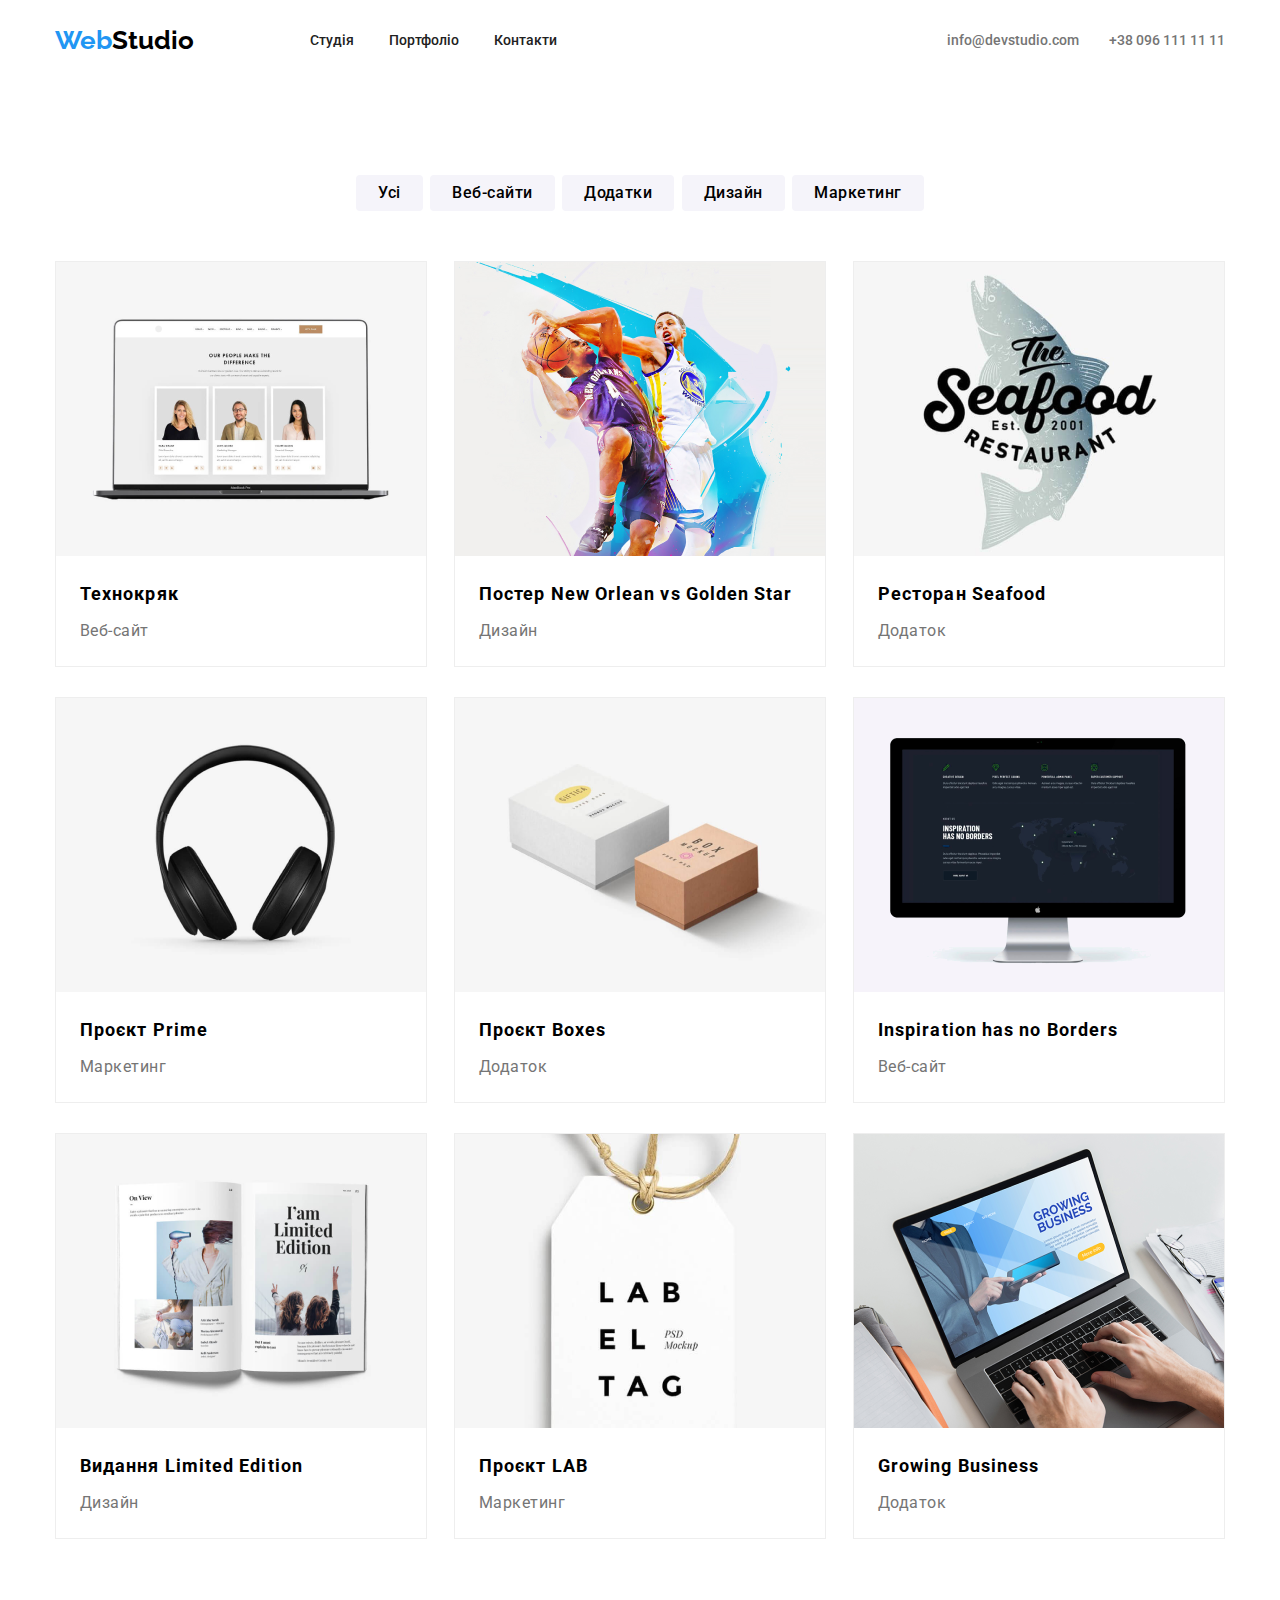
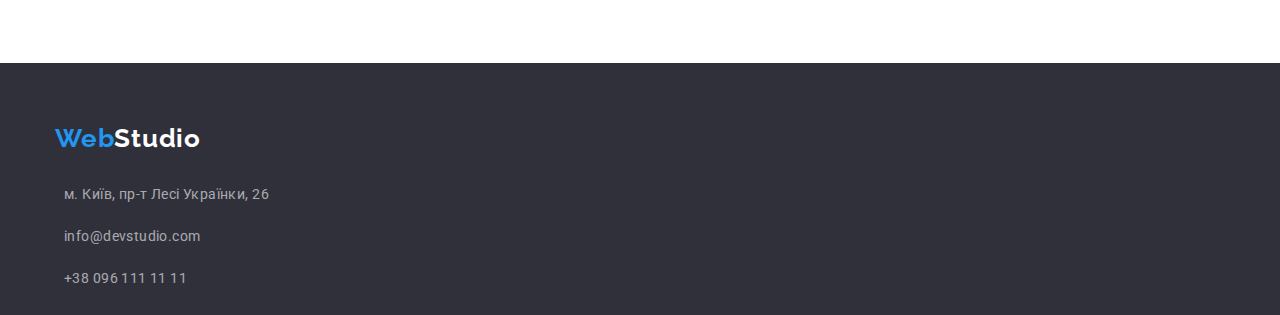
==== commit d8bc0d21: "Adaptive" ====
--- a/portfolio.html
+++ b/portfolio.html
@@ -3,7 +3,7 @@
 
 <head>
     <meta charset="UTF-8">
-    <meta name="viewport" content="width=device-width, initial-scale=1.0">
+    <meta name="viewport" content="width=device-width, initial-scale=1.0, maximum-scale=1.0, user-scalable=no">
     <title>Document</title>
     <link rel="stylesheet" href="reset.css">
     <link rel="stylesheet" href="./css/main.css">
@@ -18,14 +18,17 @@
 
     <header class="header">
         <div class="container">
-            <a href="index.html" class="logo">
-                <span class="logo-blue-text">Web</span><span class="logo-black-text">Studio</span>
-            </a>
-            <nav class="nav">
-                <a class="nav-link" href="index.html">Студія</a>
-                <a class="nav-link" href="portfolio.html">Портфоліо</a>
-                <a class="nav-link" href="#">Контакти</a>
-            </nav>
+            <div class="logo-nav__wrapper">
+                <a href="index.html" class="logo">
+                    <span class="logo-blue-text">Web</span><span class="logo-black-text">Studio</span>
+                </a>
+                <nav class="nav">
+                    <a class="nav-link" href="index.html">Студія</a>
+                    <a class="nav-link" href="portfolio.html">Портфоліо</a>
+                    <a class="nav-link" href="#">Контакти</a>
+                </nav>
+            </div>
+
             <div class="contact-info">
                 <a class="contact-info-email">info@devstudio.com</a>
                 <a class="contact-info-phone">+38 096 111 11 11</a>
@@ -37,19 +40,19 @@
         <div class="container">
             <ul class="filters">
                 <li class="filters-item">
-                    <button class="item-button button-all">Усі</button>
+                    <h1 class="item-button button-all">Усі</h1>
                 </li>
                 <li class="filters-item">
-                    <button class="item-button button-web">Веб-сайти</button>
+                    <h1 class="item-button button-web">Веб-сайти</h1>
                 </li>
                 <li class="filters-item">
-                    <button class="item-button button-apps">Додатки</button>
+                    <h1 class="item-button button-apps">Додатки</h1>
                 </li>
                 <li class="filters-item">
-                    <button class="item-button button-design">Дизайн</button>
+                    <h1 class="item-button button-design">Дизайн</h1>
                 </li>
                 <li class="filters-item">
-                    <button class="item-button button-marketing">Маркетинг</button>
+                    <h1 class="item-button button-marketing">Маркетинг</h1>
                 </li>
             </ul>
             <ul class="portfolio-list">
--- a/css/main.css
+++ b/css/main.css
@@ -1,5 +1,6 @@
 .header .container {
   display: flex;
+  justify-content: space-between;
 }
 
 .container {
@@ -89,6 +90,13 @@
   color: #2196F3;
 }
 
+.logo-nav__wrapper {
+  display: flex;
+  align-items: center;
+  justify-content: space-between;
+  width: 519px;
+}
+
 .footer {
   background-color: #2F303A;
   height: 252px;
@@ -161,6 +169,14 @@
   cursor: pointer;
   justify-content: center;
   align-items: center;
+  transition: all 0.25s cubic-bezier(0.4, 0, 0.2, 1);
+}
+.hero .hero-button:hover {
+  transform: scale(1.02);
+  transform: translate(0, 3px);
+  box-shadow: 0px 2px 2px 0px rgba(0, 0, 0, 0.1215686275);
+  box-shadow: 0px 1px 2px 0px rgba(0, 0, 0, 0.0784313725);
+  box-shadow: 0px 3px 1px 0px rgba(0, 0, 0, 0.1019607843);
 }
 
 .features .features-list {
@@ -224,6 +240,7 @@
   text-align: center;
 }
 .team .team-list {
+  margin: 0 auto;
   margin-top: 50px;
   display: flex;
   flex-wrap: wrap;
@@ -233,6 +250,7 @@
   justify-content: space-between;
 }
 .team .team-list .team-member {
+  margin: 0 auto;
   background-color: #FFFFFF;
   width: 270px;
   box-shadow: 0px 2px 1px 0px rgba(0, 0, 0, 0.2);
@@ -264,11 +282,12 @@
 }
 .team .team-list .team-member .team-links {
   display: flex;
-  width: 206px;
   height: 44px;
   justify-content: space-between;
   align-items: center;
   justify-content: center;
+  margin-top: 20px;
+  margin-bottom: 30px;
 }
 .team .team-list .team-member .team-link {
   cursor: pointer;
@@ -545,27 +564,19 @@
 .portfolio .filters {
   display: flex;
   flex-wrap: wrap;
+  list-style: none;
   width: 575px;
-  justify-content: space-between;
-  list-style: none;
-  margin-left: auto;
-  margin-right: auto;
-}
-.portfolio .filters-item .item-button {
-  height: 38px;
+  margin: 0 auto;
+}
+.portfolio .filters-item {
+  padding: 5px 22px;
   border-radius: 4px;
-  border: none;
   background: #F5F4FA;
-  font-family: Roboto;
-  font-size: 16px;
-  font-weight: 500;
-  line-height: 26px;
-  letter-spacing: 0.03em;
-  text-align: center;
+  margin: 0 auto;
   cursor: pointer;
   transition: all 0.25s cubic-bezier(0.4, 0, 0.2, 1);
 }
-.portfolio .filters-item .item-button:hover {
+.portfolio .filters-item:hover {
   transition: all 0.25s cubic-bezier(0.4, 0, 0.2, 1);
   background: #2196F3;
   color: white;
@@ -573,20 +584,14 @@
   box-shadow: 0px 1px 2px 0px rgba(0, 0, 0, 0.0784313725);
   box-shadow: 0px 3px 1px 0px rgba(0, 0, 0, 0.1019607843);
 }
-.portfolio .filters-item .button-all {
-  width: 73px;
-}
-.portfolio .filters-item .button-web {
-  width: 125px;
-}
-.portfolio .filters-item .button-apps {
-  width: 112px;
-}
-.portfolio .filters-item .button-design {
-  width: 103px;
-}
-.portfolio .filters-item .button-marketing {
-  width: 130px;
+.portfolio .filters-item .item-button {
+  border: none;
+  font-family: Roboto;
+  font-size: 16px;
+  font-weight: 500;
+  line-height: 26px;
+  letter-spacing: 0.03em;
+  text-align: center;
 }
 .portfolio-list {
   margin-top: 50px;
@@ -671,6 +676,13 @@
     width: 100%;
     justify-content: space-around;
   }
+  .features .features-list .features-item {
+    width: 48%;
+    margin-bottom: 30px;
+  }
+  .features .features-list .features-item .item-div {
+    width: 100%;
+  }
 }
 /* Medium: 768px - 991px */
 @media (max-width: 991px) {
@@ -720,16 +732,77 @@
     width: 226px;
     margin-bottom: 30px;
   }
+  .portfolio-list .portfolio-project {
+    width: 351px;
+  }
+  .project-img {
+    width: 100%;
+  }
 }
 /* Small: 576px - 767px */
 @media (max-width: 767px) {
   .container {
-    max-width: 540px;
+    width: calc(100vw - 30px);
+  }
+  .logo-nav__wrapper {
+    width: 70vw;
+  }
+  .hero .hero-title {
+    width: auto;
+    height: auto;
+    font-size: 26px;
+    text-transform: uppercase;
+  }
+  .features .features-list .features-item {
+    display: flex;
+    width: 80%;
+    margin: 0 auto;
+    flex-direction: column;
+    align-items: center;
+    margin-bottom: 30px;
+  }
+  .features .features-list .features-item .item-div {
+    width: 100%;
+    margin-bottom: 0;
+  }
+  .services {
+    display: none;
+  }
+  .portfolio-list .portfolio-project {
+    margin: 0 auto;
+    margin-bottom: 30px;
   }
 }
 /* Extra small: 0px (320px) - 575px */
 @media (max-width: 575px) {
-  .container {
-    padding: 0 15px;
+  .logo-nav__wrapper {
+    width: auto;
+  }
+  .header .nav {
+    display: none;
+  }
+  .header {
+    border-bottom: 1px solid #ECECEC;
+  }
+  .header .contact-info {
+    display: none;
+  }
+  .hero .hero-title {
+    width: 360px;
+    font-size: 26px;
+    text-transform: uppercase;
+  }
+  .features .features-list .features-item {
+    display: flex;
+    width: 100%;
+    flex-direction: column;
+    align-items: center;
+  }
+  .features .features-list .features-item .item-div {
+    width: 100%;
+    margin-bottom: 0;
+  }
+  .clients-item {
+    width: 210px;
   }
 }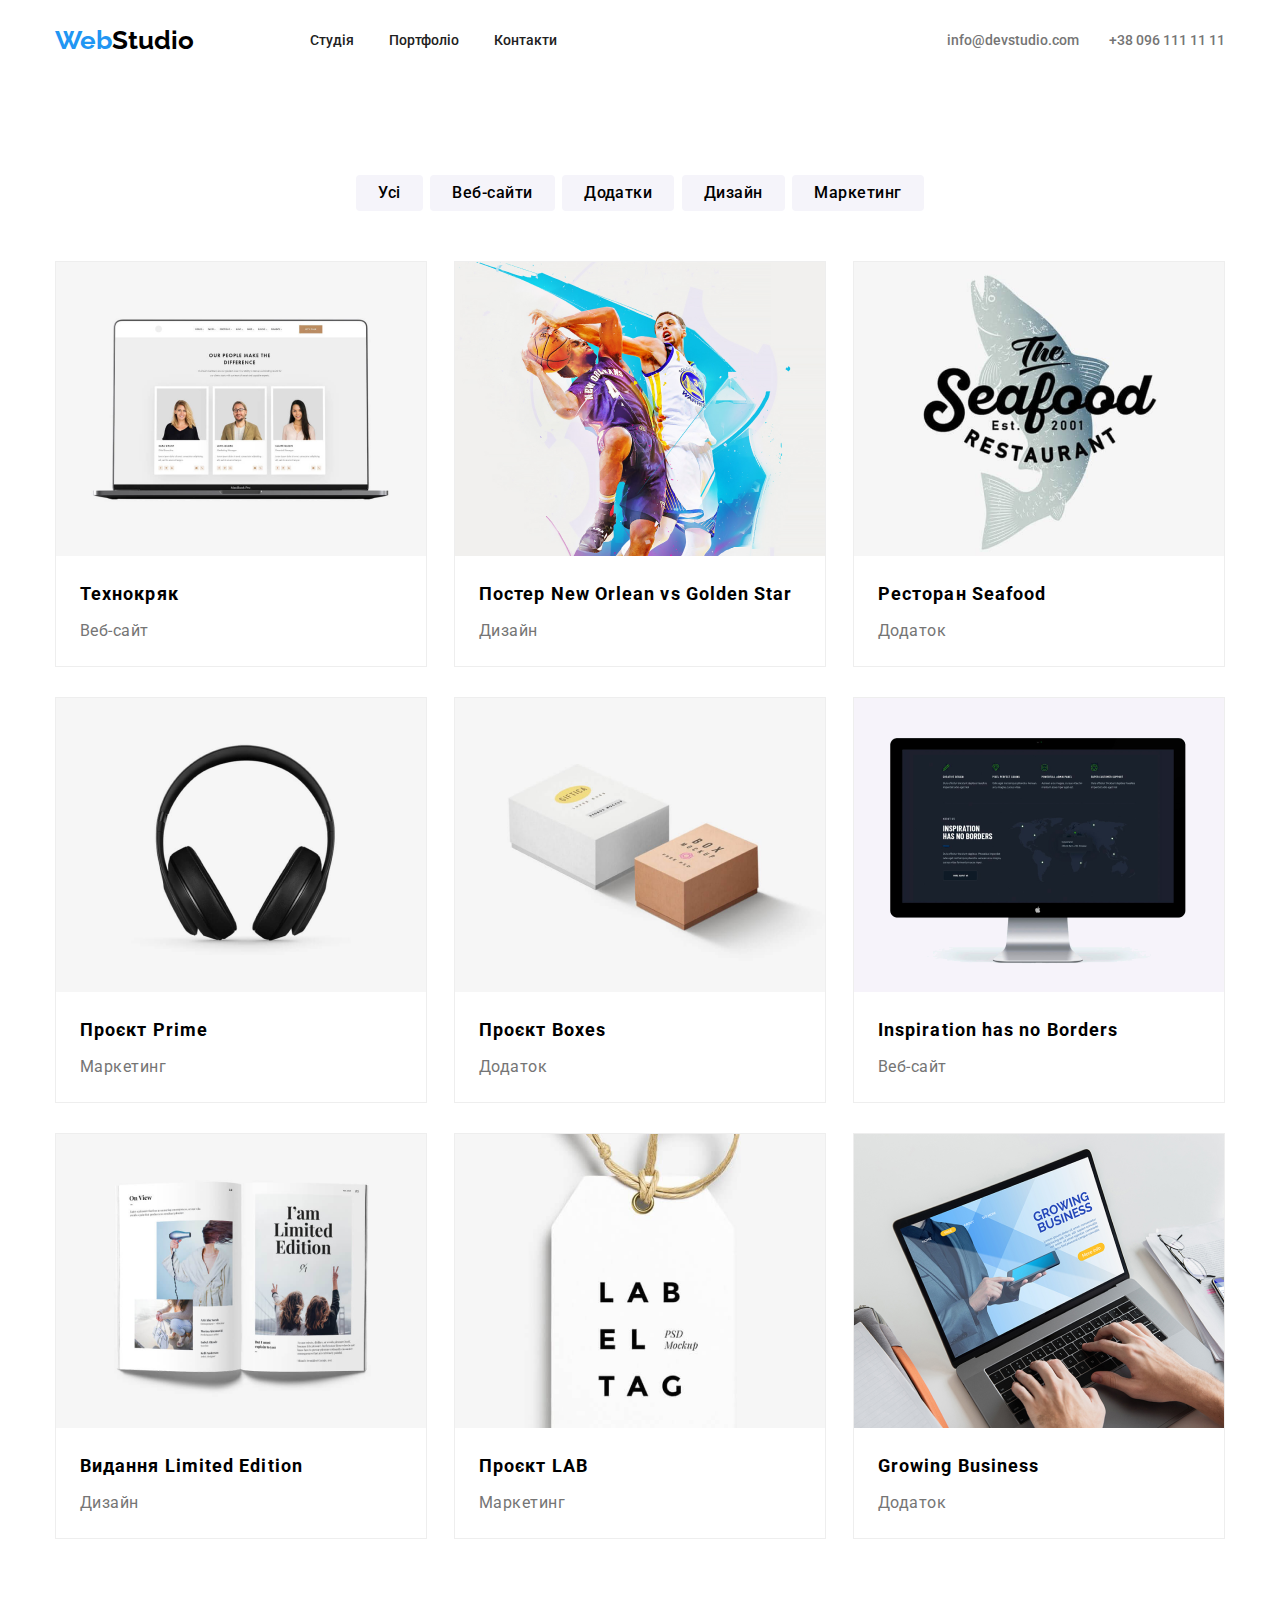
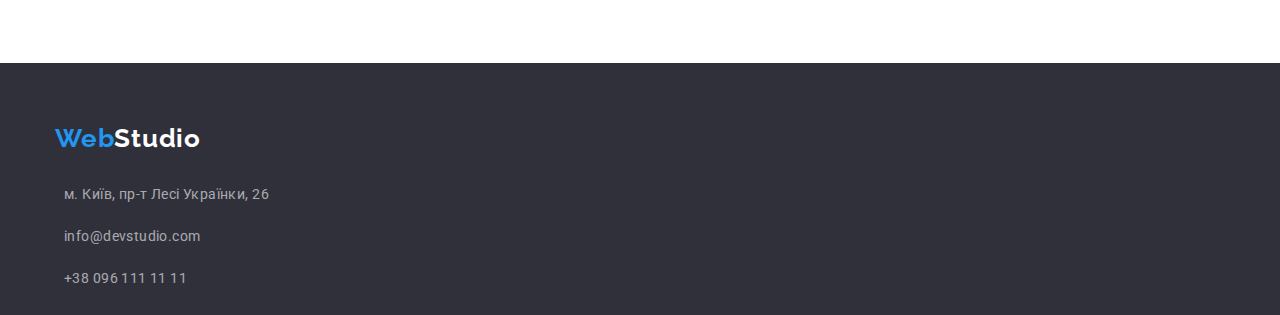
==== commit d62c0cf5: "retina" ====
--- a/portfolio.html
+++ b/portfolio.html
@@ -58,7 +58,10 @@
             <ul class="portfolio-list">
                 <li class="portfolio-project">
                     <div class="project-wrapper">
-                        <img class="project-img" src="img/portfolio/portfolio1.png">
+                        <picture>
+                            <source srcset="./img/img-portfolio/imp-portfolio-2x-png/img.png 1x, ./img/img-portfolio/imp-portfolio-2x-png/img.png 2x" >
+                            <img  class="project-img" src="./img/img-portfolio/imp-portfolio-2x-png/img.png" alt="item"  height="294" width="370"/>
+                          </picture>
                         <div class="project-overlay">
                             <p class="overlay-text">Ресурс пропонує комплексні пропозиції з різним рівнем функціоналу та
                                 сервісів. Все це дозволить відвідувачу отримати вичерпні відомості про компанію чи
@@ -69,42 +72,66 @@
                     <p class="project-type">Веб-сайт</p>
                 </li>
                 <li class="portfolio-project">
-                    <img class="project-img" src="img/portfolio/portfolio2.png">
+                    <picture>
+                      <source srcset="./img/img-portfolio/img-portfolio-1x-png/gs.png 1x, ./img/img-portfolio/imp-portfolio-2x-png/gs.png 2x" >
+                      <img  class="project-img" src="./img/img-portfolio/img-portfolio-1x-png/gs.png" alt="item"  />
+                    </picture>
                     <p class="project-name">Постер New Orlean vs Golden Star</p>
                     <p class="project-type">Дизайн</p>
                 </li>
                 <li class="portfolio-project">
-                    <img class="project-img" src="img/portfolio/portfolio3.png">
+                    <picture>
+                      <source srcset="./img/img-portfolio/img-portfolio-1x-png/sea.food.png 1x, ./img/img-portfolio/imp-portfolio-2x-png/seafood.png 2x" >
+                      <img  class="project-img" src="./img/img-portfolio/img-portfolio-1x-png/sea.food.png" alt="item"  />
+                    </picture>
                     <p class="project-name">Ресторан Seafood</p>
                     <p class="project-type">Додаток</p>
                 </li>
                 <li class="portfolio-project">
-                    <img class="project-img" src="img/portfolio/portfolio4.png">
+                    <picture>
+                      <source srcset="./img/img-portfolio/img-portfolio-1x-png/headphones.png 1x, ./img/img-portfolio/imp-portfolio-2x-png/headphones.png 2x" >
+                      <img  class="project-img" src="./img/img-portfolio/img-portfolio-1x-png/headphones.png" alt="item" />
+                    </picture>
                     <p class="project-name">Проєкт Prime</p>
                     <p class="project-type">Маркетинг</p>
                 </li>
                 <li class="portfolio-project">
-                    <img class="project-img" src="img/portfolio/portfolio5.png">
+                    <picture>
+                      <source srcset="./img/img-portfolio/img-portfolio-1x-png/box.png 1x, ./img/img-portfolio/imp-portfolio-2x-png/box.png 2x" >
+                      <img  class="project-img" src="./img/img-portfolio/img-portfolio-1x-png/box.png" alt="item" />
+                    </picture>
                     <p class="project-name">Проєкт Boxes</p>
                     <p class="project-type">Додаток</p>
                 </li>
                 <li class="portfolio-project">
-                    <img class="project-img" src="img/portfolio/portfolio6.png">
+                    <picture>
+                      <source srcset="./img/img-portfolio/img-portfolio-1x-png/inspiration.png 1x, /img/img-portfolio/imp-portfolio-2x-png/inspiration.png 2x" >
+                      <img  class="project-img" src="./img/img-portfolio/img-portfolio-1x-png/inspiration.png" alt="item"  />
+                    </picture>
                     <p class="project-name">Inspiration has no Borders</p>
                     <p class="project-type">Веб-сайт</p>
                 </li>
                 <li class="portfolio-project">
-                    <img class="project-img" src="img/portfolio/portfolio7.png">
+                    <picture>
+                      <source srcset="./img/img-portfolio/img-portfolio-1x-png/book.png 1x, ./img/img-portfolio/img-portfolio-2x-png/book.png  2x" >
+                      <img  class="project-img" src="./img/img-portfolio/img-portfolio-1x-png/book.png" alt="item"/>
+                    </picture>
                     <p class="project-name">Видання Limited Edition</p>
                     <p class="project-type">Дизайн</p>
                 </li>
                 <li class="portfolio-project">
-                    <img class="project-img" src="img/portfolio/portfolio8.png">
+                    <picture>
+                      <source srcset="./img/img-portfolio/img-portfolio-1x-png/lab.png 1x, ./img/img-portfolio/imp-portfolio-2x-png/lab.png 2x" >
+                      <img  class="project-img" src="./img/img-portfolio/img-portfolio-1x-png/lab.png" alt="item"/>
+                    </picture>
                     <p class="project-name">Проєкт LAB</p>
                     <p class="project-type">Маркетинг</p>
                 </li>
                 <li class="portfolio-project">
-                    <img class="project-img" src="img/portfolio/portfolio9.png">
+                    <picture>
+                      <source srcset="./img/img-portfolio/img-portfolio-1x-png/business.png 1x, ./img/img-portfolio/imp-portfolio-2x-png/business.png 2x" >
+                      <img  class="project-img" src="./img/img-portfolio/img-portfolio-1x-png/business.png" alt="item"/>
+                    </picture>
                     <p class="project-name">Growing Business</p>
                     <p class="project-type">Додаток</p>
                 </li>
